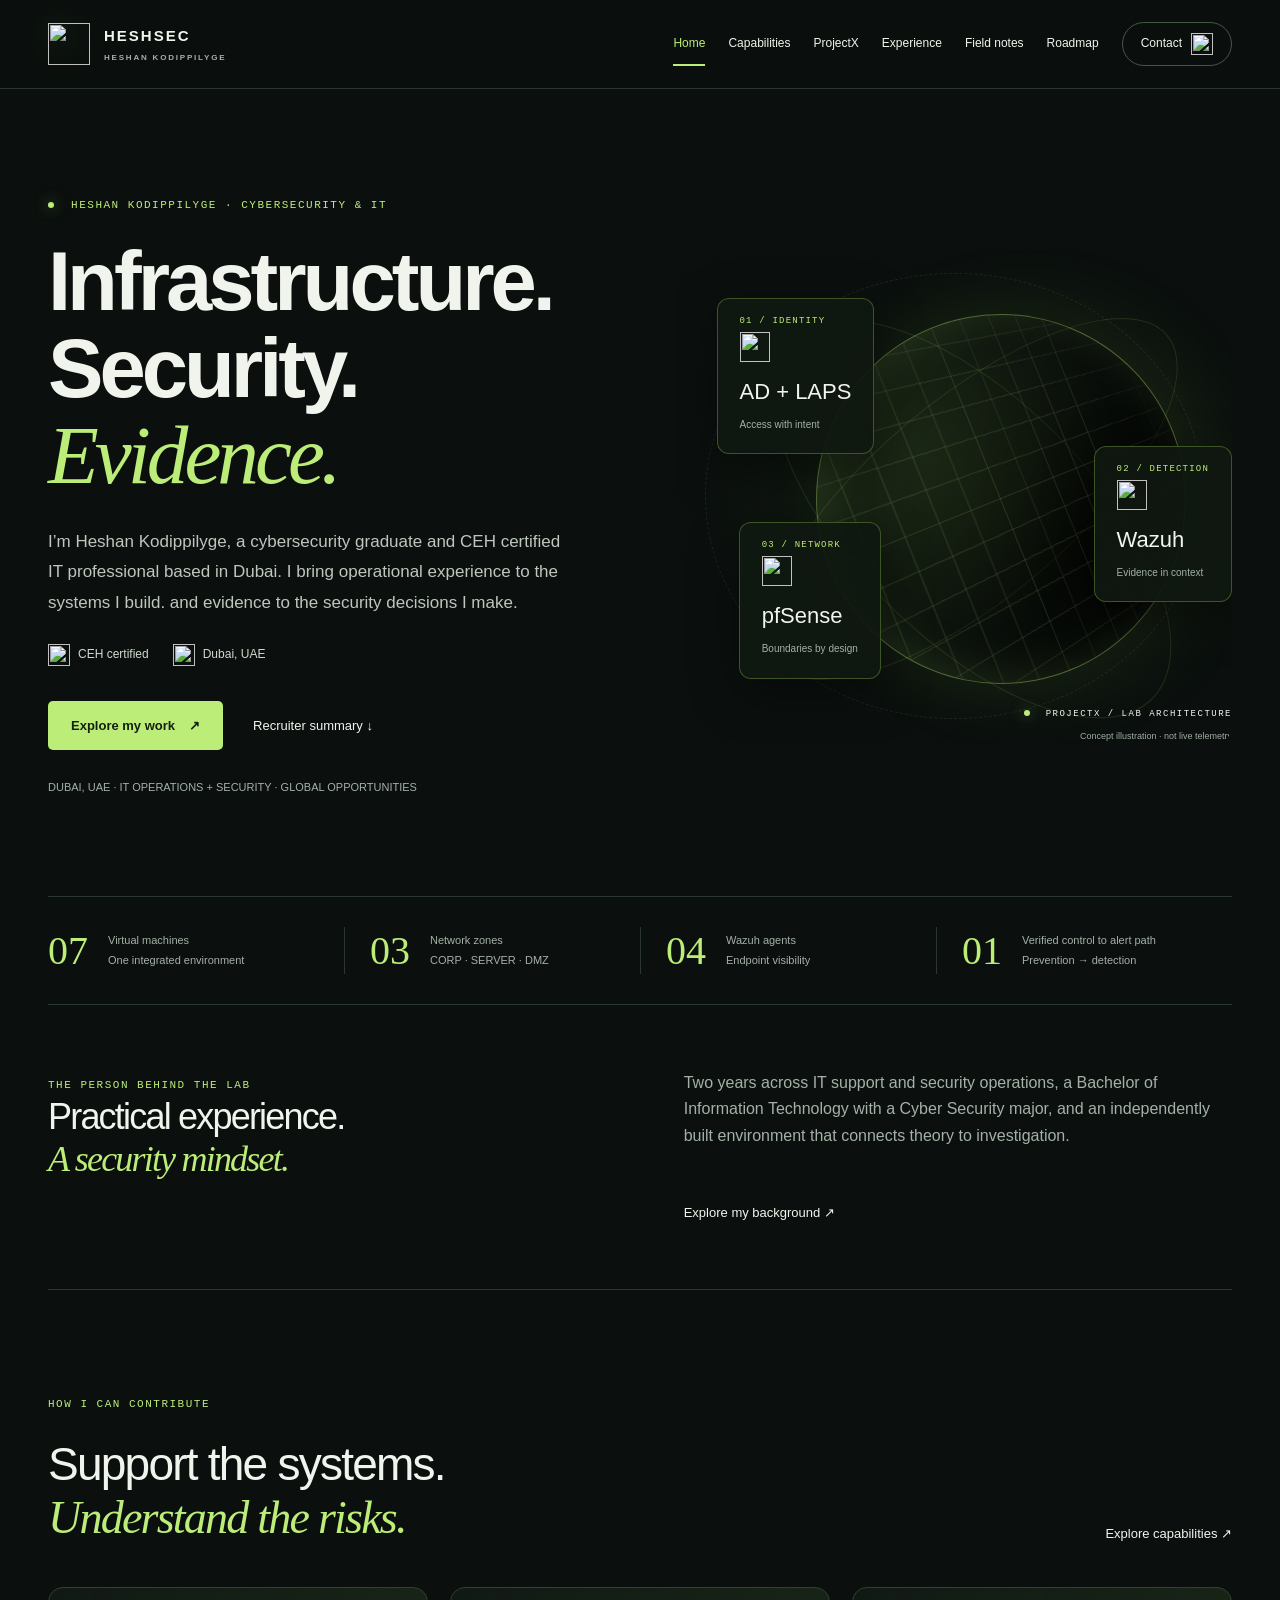
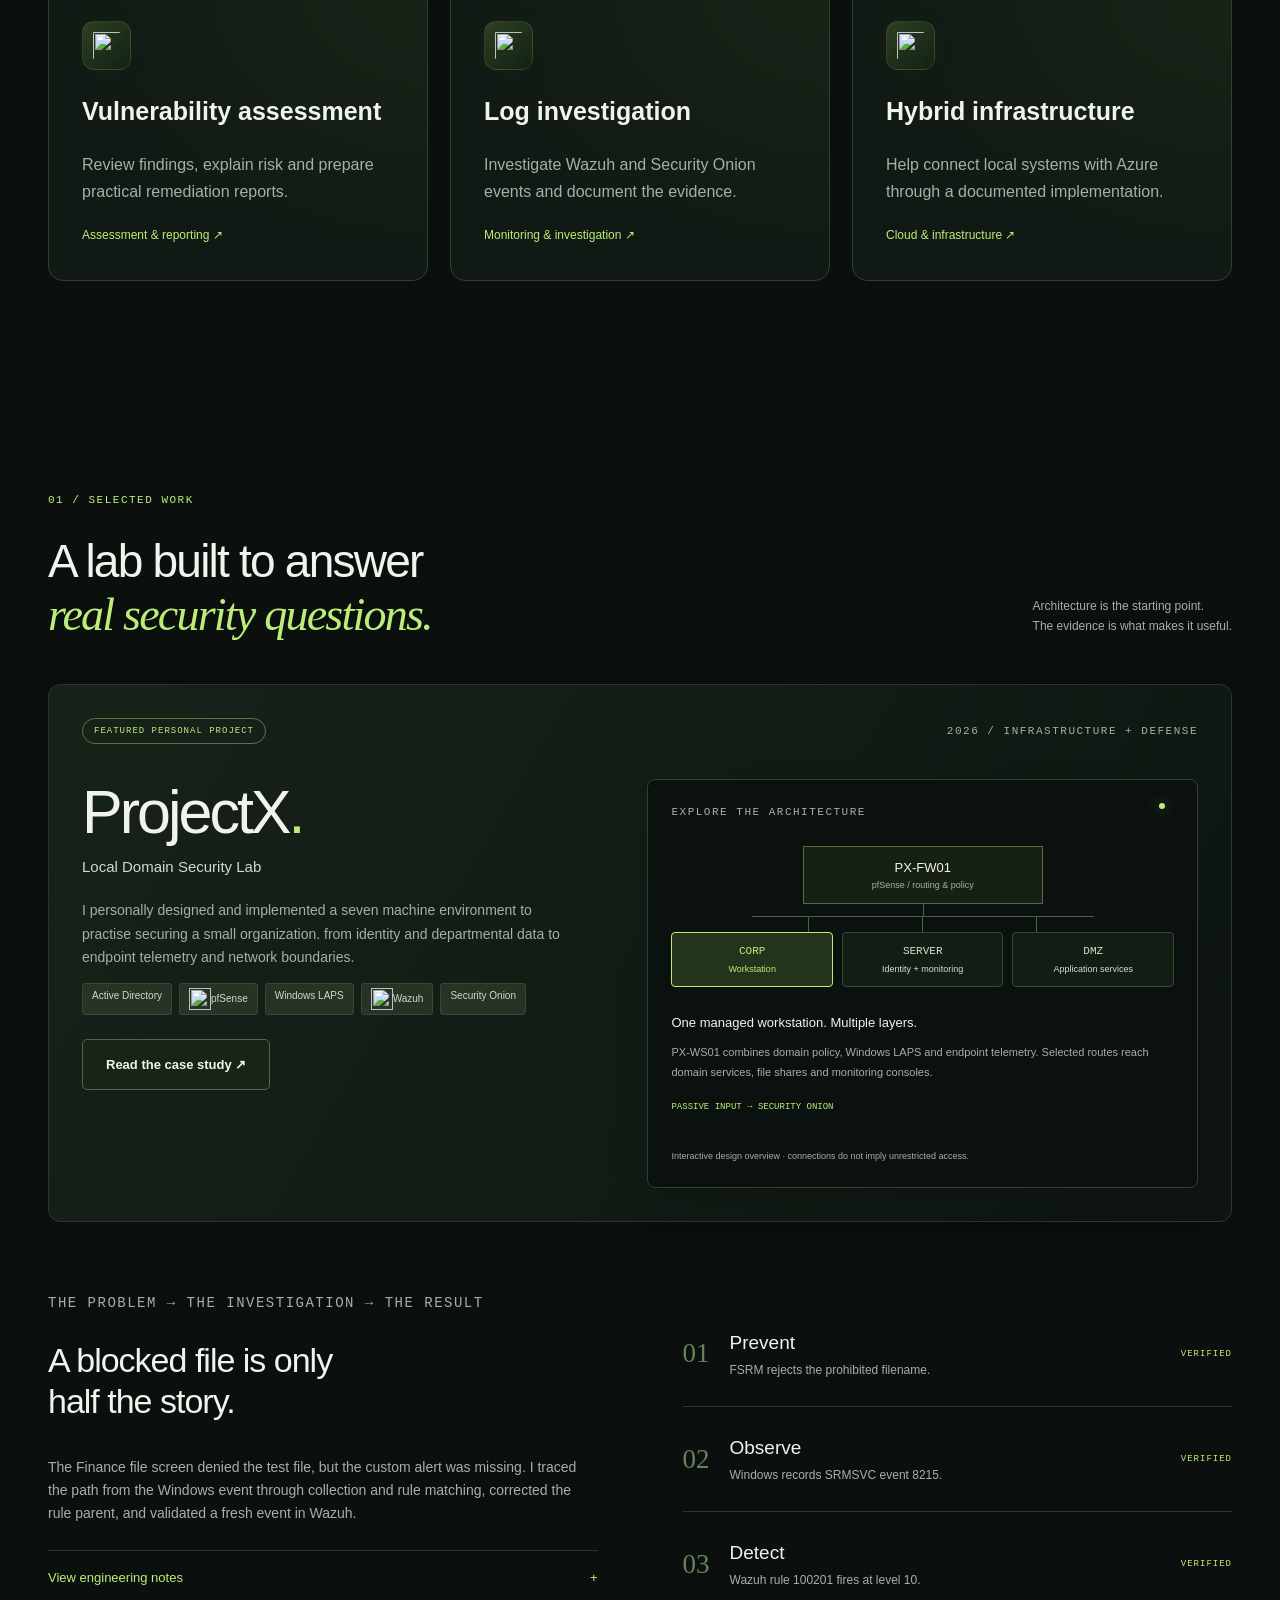
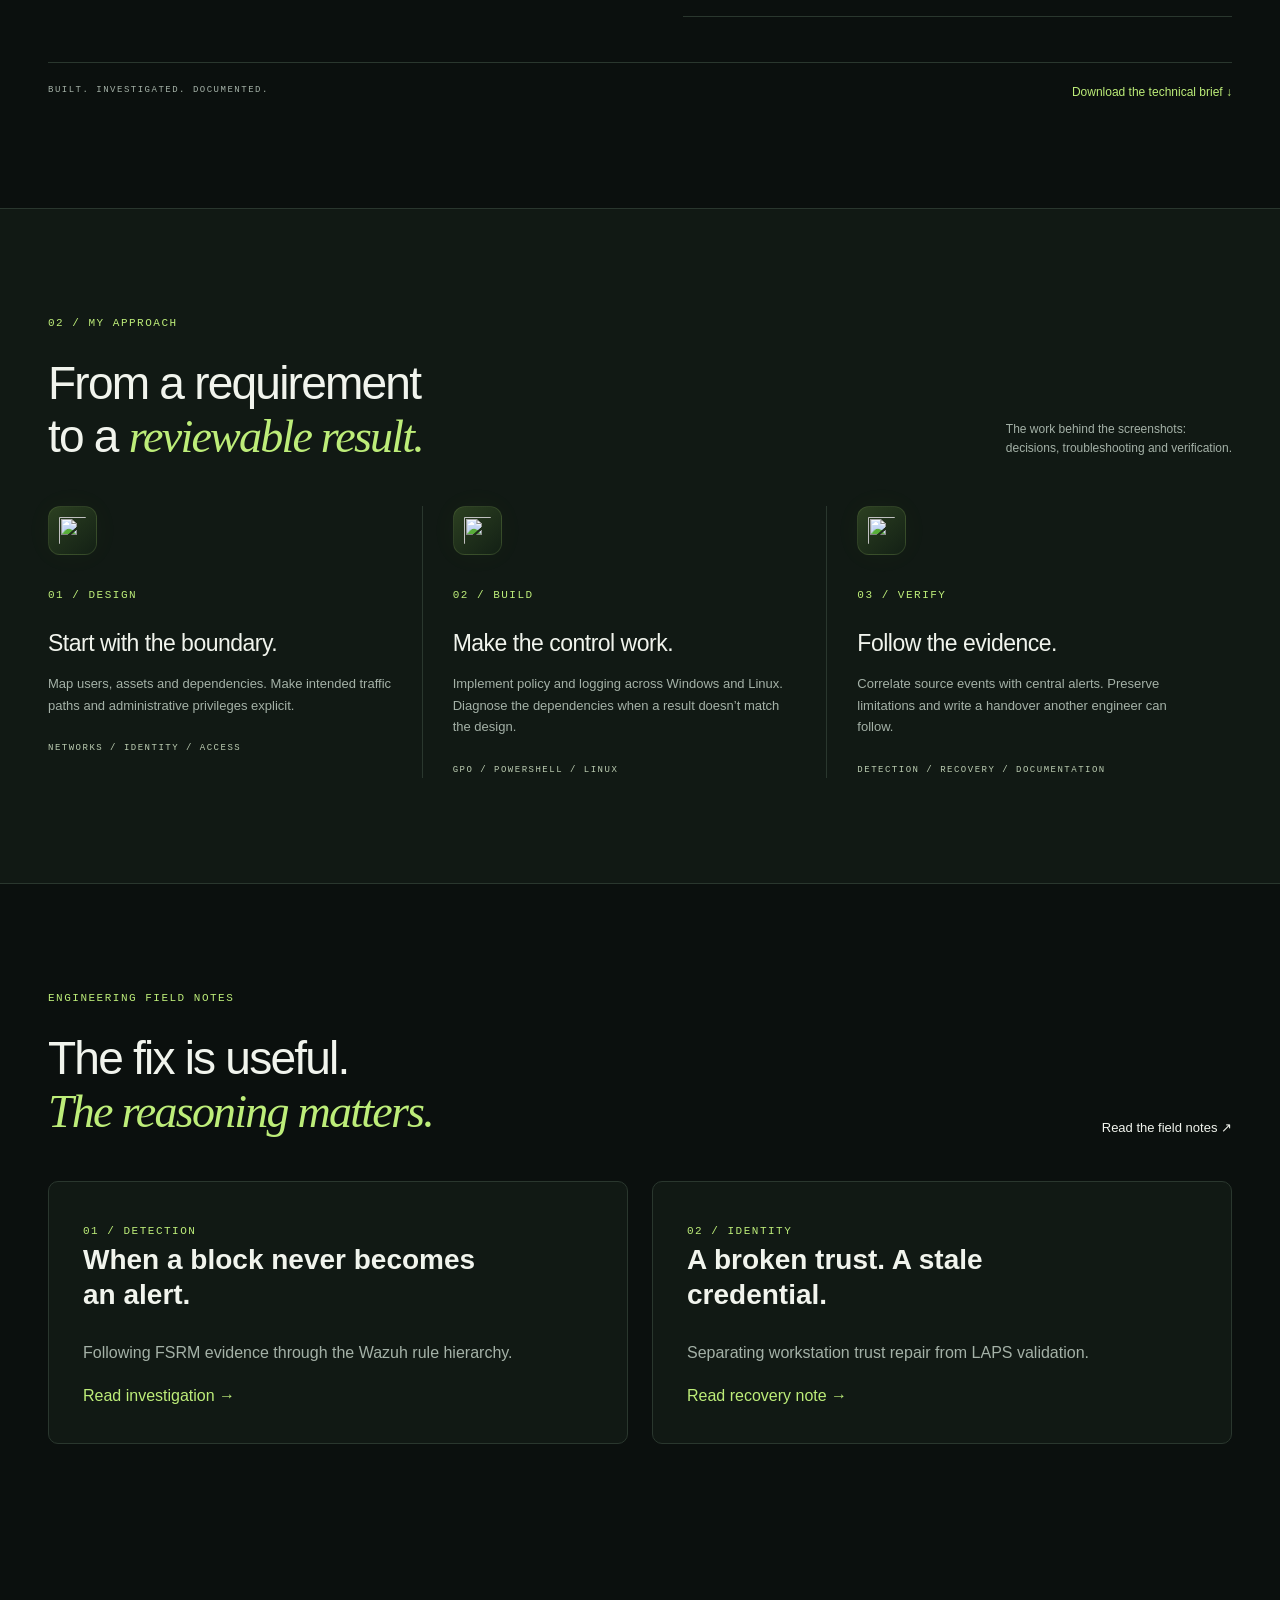
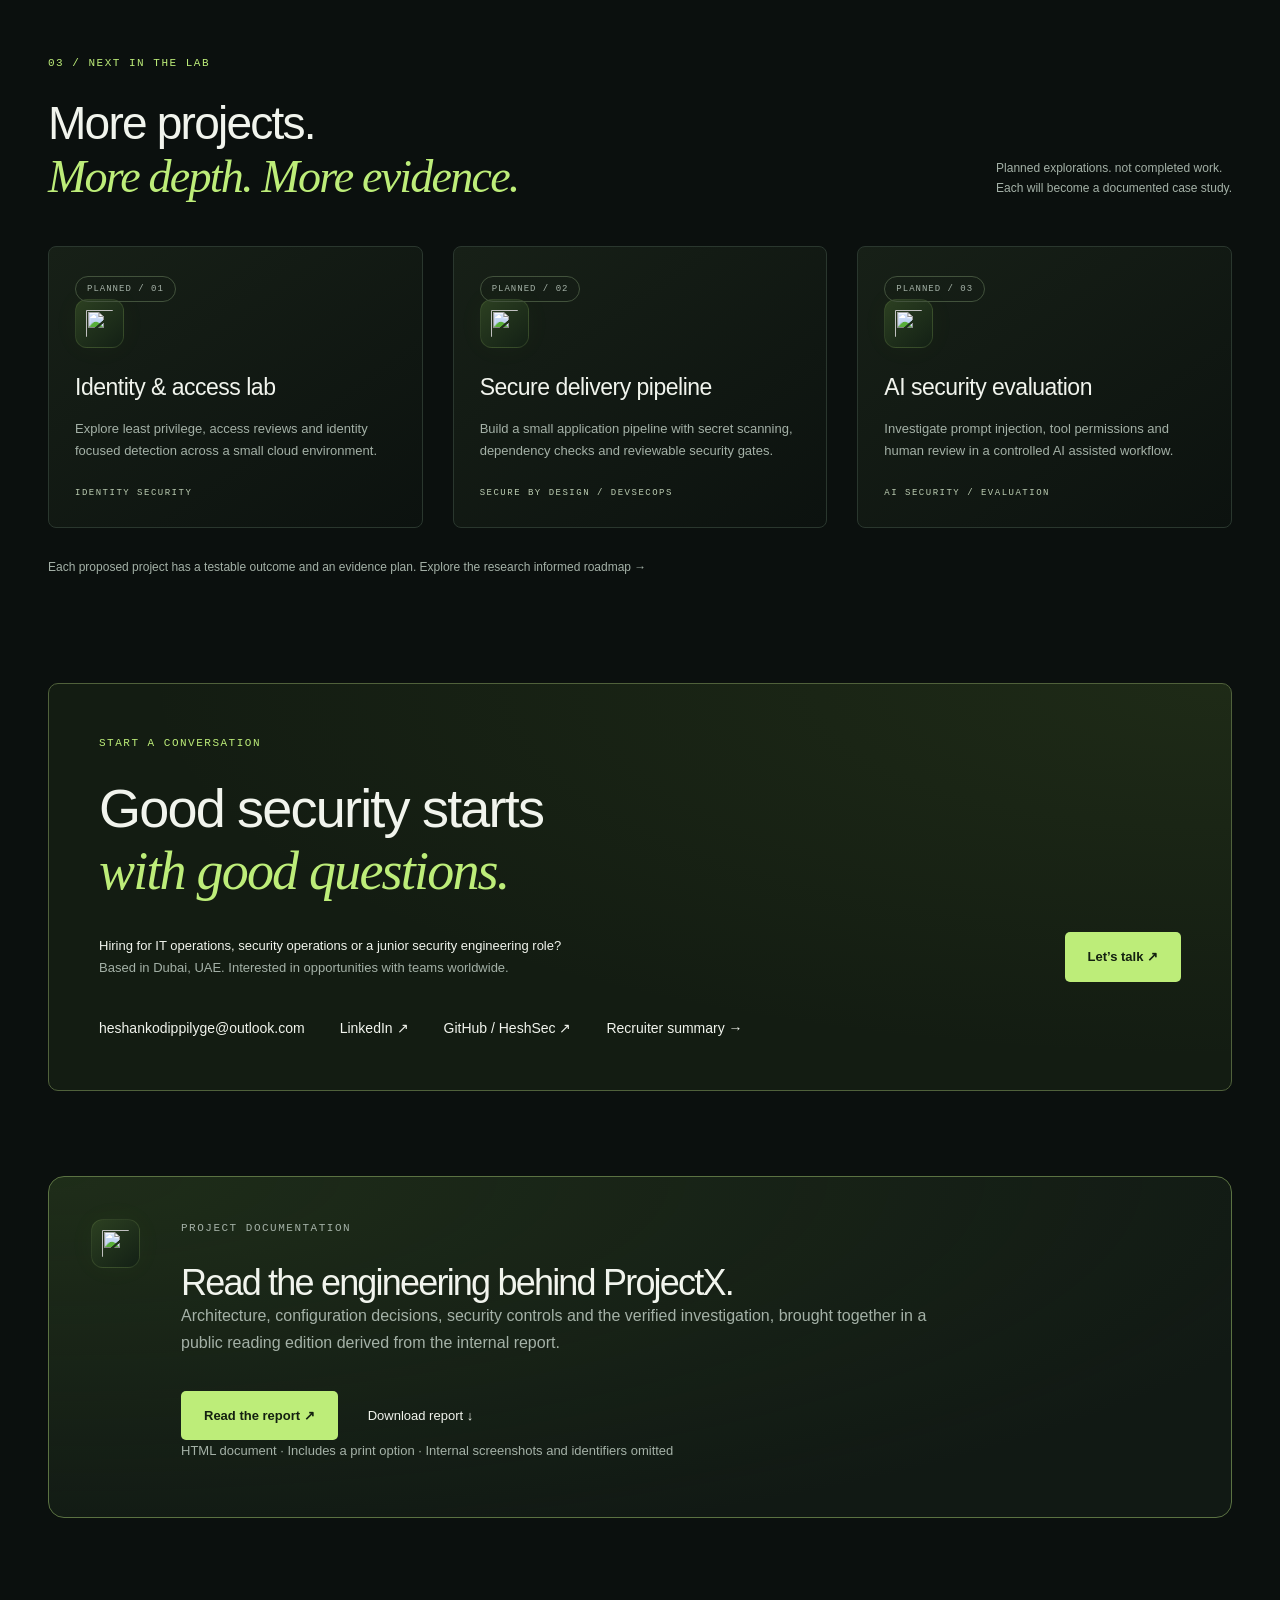
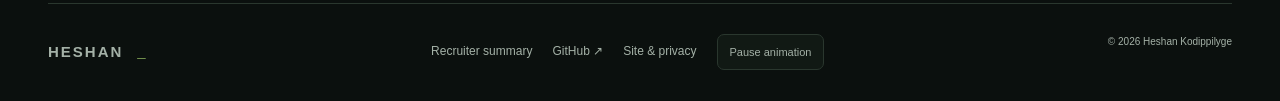
==== index.html @ a9aa7997 "Publish HeshSec cybersecurity portfolio" ====
<!doctype html>
<html lang="en"><head><meta charset="utf-8"><meta name="viewport" content="width=device-width, initial-scale=1"><meta name="theme-color" content="#0b100e"><meta name="description" content="Heshan's cybersecurity engineering portfolio. Explore ProjectX: a personally built seven-VM lab with identity controls, network segmentation and verified FSRM-to-Wazuh detection."><meta property="og:title" content="Heshan — Security, built and tested."><meta property="og:description" content="Independent security engineering. Explore the design, investigation and evidence behind ProjectX."><meta property="og:type" content="website"><title>Heshan.  Cybersecurity Engineering</title><link rel="icon" href="assets/favicon.svg" type="image/svg+xml"><link rel="stylesheet" href="styles.css"><script src="app.js" defer></script></head>
<body><a class="skip" href="#main">Skip to content</a>
<header class="site-header"><div class="nav wrap"><a class="brand" href="index.html" aria-label="Heshan home"><img src="assets/heshsec.svg" width="42" height="42" alt=""><span>HESHSEC<small>HESHAN KODIPPILYGE</small></span></a><button class="menu" aria-expanded="false" aria-controls="navigation" aria-label="Toggle navigation">Menu ☰</button><nav id="navigation" aria-label="Main navigation"><a href="index.html">Home</a><a href="capabilities.html">Capabilities</a><a href="projectx.html">ProjectX</a><a href="about.html">Experience</a><a href="notes.html">Field notes</a><a href="outlook.html">Roadmap</a><a class="nav-cta" href="index.html#connect">Contact <img class="icon" src="assets/icon-arrow.svg" width="24" height="24" alt=""></a></nav></div></header>
<main id="main"><section class="hero wrap"><div class="hero-copy"><p class="eyebrow"><span class="dot"></span> HESHAN KODIPPILYGE · CYBERSECURITY &amp; IT</p><h1>Infrastructure.<br>Security.<br><em>Evidence.</em></h1><p class="intro">I’m Heshan Kodippilyge, a cybersecurity graduate and CEH certified IT professional based in Dubai. I bring operational experience to the systems I build. and evidence to the security decisions I make.</p><div class="hero-credentials"><span><img class="icon" src="assets/icon-shield.svg" width="24" height="24" alt=""> CEH certified</span><span><img class="icon" src="assets/icon-briefcase.svg" width="24" height="24" alt=""> Dubai, UAE</span></div><div class="actions"><a class="button primary" href="#work">Explore my work <span>↗</span></a><a class="text-link" href="resume.html">Recruiter summary <span>↓</span></a></div><p class="hero-note">DUBAI, UAE · IT OPERATIONS + SECURITY · GLOBAL OPPORTUNITIES</p></div>
<div class="hero-art" aria-label="Illustrative network graphic representing identity, networks and detection"><div class="orbit orbit-one"></div><div class="orbit orbit-two"></div><div class="planet"><div class="planet-grid"></div></div><div class="art-node identity"><span>01 / IDENTITY</span><strong><img class="icon" src="assets/icon-key.svg" width="24" height="24" alt="">AD + LAPS</strong><small>Access with intent</small></div><div class="art-node detection"><span>02 / DETECTION</span><strong><img class="icon" src="assets/icon-search.svg" width="24" height="24" alt="">Wazuh</strong><small>Evidence in context</small></div><div class="art-node network"><span>03 / NETWORK</span><strong><img class="icon" src="assets/icon-network.svg" width="24" height="24" alt="">pfSense</strong><small>Boundaries by design</small></div><div class="art-label"><span class="dot"></span> PROJECTX / LAB ARCHITECTURE</div><span class="art-caption">Concept illustration · not live telemetry</span></div></section>
<div class="metrics wrap" aria-label="ProjectX scope"><div><strong>07</strong><span>Virtual machines<br>One integrated environment</span></div><div><strong>03</strong><span>Network zones<br>CORP · SERVER · DMZ</span></div><div><strong>04</strong><span>Wazuh agents<br>Endpoint visibility</span></div><div><strong>01</strong><span>Verified control to alert path<br>Prevention → detection</span></div></div>
<section class="profile-strip wrap" aria-label="Professional profile"><div><span class="eyebrow">THE PERSON BEHIND THE LAB</span><h2>Practical experience.<br><em>A security mindset.</em></h2></div><p>Two years across IT support and security operations, a Bachelor of Information Technology with a Cyber Security major, and an independently built environment that connects theory to investigation.</p><a class="text-link" href="about.html">Explore my background ↗</a></section><section class="wrap section capabilities-showcase"><div class="section-heading"><div><p class="eyebrow">HOW I CAN CONTRIBUTE</p><h2>Support the systems.<br><em>Understand the risks.</em></h2></div><a class="text-link" href="capabilities.html">Explore capabilities ↗</a></div><div class="service-grid"><a href="capabilities.html#assessment"><img class="feature-icon" src="assets/icon-shield.svg" width="24" height="24" alt=""><h3>Vulnerability assessment</h3><p>Review findings, explain risk and prepare practical remediation reports.</p><span>Assessment &amp; reporting ↗</span></a><a href="capabilities.html#investigation"><img class="feature-icon" src="assets/icon-search.svg" width="24" height="24" alt=""><h3>Log investigation</h3><p>Investigate Wazuh and Security Onion events and document the evidence.</p><span>Monitoring &amp; investigation ↗</span></a><a href="capabilities.html#hybrid"><img class="feature-icon" src="assets/icon-cloud.svg" width="24" height="24" alt=""><h3>Hybrid infrastructure</h3><p>Help connect local systems with Azure through a documented implementation.</p><span>Cloud &amp; infrastructure ↗</span></a></div></section><section id="work" class="section wrap"><div class="section-heading"><div><p class="eyebrow">01 / SELECTED WORK</p><h2>A lab built to answer<br><em>real security questions.</em></h2></div><p class="aside">Architecture is the starting point.<br>The evidence is what makes it useful.</p></div>
<article class="project"><div class="project-top"><span class="pill">FEATURED PERSONAL PROJECT</span><span class="mono muted">2026 / INFRASTRUCTURE + DEFENSE</span></div><div class="project-layout"><div class="project-copy"><h3>ProjectX<span class="lime">.</span></h3><p class="project-sub">Local Domain Security Lab</p><p>I personally designed and implemented a seven machine environment to practise securing a small organization. from identity and departmental data to endpoint telemetry and network boundaries.</p><div class="tags"><span>Active Directory</span><span><img class="icon" src="assets/icon-network.svg" width="24" height="24" alt="">pfSense</span><span>Windows LAPS</span><span><img class="icon" src="assets/icon-search.svg" width="24" height="24" alt="">Wazuh</span><span>Security Onion</span></div><a class="button secondary" href="projectx.html">Read the case study ↗</a></div><div class="topology"><div class="topology-header"><span class="mono">EXPLORE THE ARCHITECTURE</span><span class="mini-dot"></span></div><div class="gateway">PX-FW01 <small>pfSense / routing &amp; policy</small></div><div class="branches"><i></i><i></i><i></i></div><div class="zones" role="tablist" aria-label="ProjectX network zones"><button id="tab-corp" role="tab" aria-selected="true" aria-controls="zone-detail" data-zone="corp">CORP<small>Workstation</small></button><button id="tab-server" role="tab" aria-selected="false" aria-controls="zone-detail" tabindex="-1" data-zone="server">SERVER<small>Identity + monitoring</small></button><button id="tab-dmz" role="tab" aria-selected="false" aria-controls="zone-detail" tabindex="-1" data-zone="dmz">DMZ<small>Application services</small></button></div><div id="zone-detail" role="tabpanel" aria-labelledby="tab-corp" tabindex="0"><strong>One managed workstation. Multiple layers.</strong><p>PX-WS01 combines domain policy, Windows LAPS and endpoint telemetry. Selected routes reach domain services, file shares and monitoring consoles.</p><span>PASSIVE INPUT → SECURITY ONION</span></div><p class="topology-note">Interactive design overview · connections do not imply unrestricted access.</p></div></div></article>
<div id="case-study" class="case-study"><div><p class="eyebrow">THE PROBLEM → THE INVESTIGATION → THE RESULT</p><h3>A blocked file is only<br>half the story.</h3><p>The Finance file screen denied the test file, but the custom alert was missing. I traced the path from the Windows event through collection and rule matching, corrected the rule parent, and validated a fresh event in Wazuh.</p><details><summary>View engineering notes <span>+</span></summary><p>The controlled file contained harmless text with a prohibited executable extension. Windows emitted SRMSVC event 8215. Linking custom rule 100201 to warning parent 60601 resolved the rule hierarchy issue. Event record 1312 was correlated with the level 10 manager and dashboard alert.</p><p>FSRM performed the preventive block. Wazuh provided central detection and alerting. This test does not establish automatic Wazuh remediation or validate the other five custom detections.</p></details></div><ol class="evidence-chain"><li><span>01</span><div><strong>Prevent</strong><p>FSRM rejects the prohibited filename.</p></div><b>VERIFIED</b></li><li><span>02</span><div><strong>Observe</strong><p>Windows records SRMSVC event 8215.</p></div><b>VERIFIED</b></li><li><span>03</span><div><strong>Detect</strong><p>Wazuh rule 100201 fires at level 10.</p></div><b>VERIFIED</b></li></ol></div>
<div class="evidence-footer"><span class="mono">BUILT. INVESTIGATED. DOCUMENTED.</span><a href="assets/projectx-case-study.md" download>Download the technical brief ↓</a></div></section>
<section id="approach" class="approach section"><div class="wrap"><div class="section-heading"><div><p class="eyebrow">02 / MY APPROACH</p><h2>From a requirement<br>to a <em>reviewable result.</em></h2></div><p class="aside">The work behind the screenshots:<br>decisions, troubleshooting and verification.</p></div><div class="capabilities"><article><img class="feature-icon" src="assets/icon-network.svg" width="24" height="24" alt=""><span class="step">01 / DESIGN</span><h3>Start with the boundary.</h3><p>Map users, assets and dependencies. Make intended traffic paths and administrative privileges explicit.</p><span class="skill-line">NETWORKS / IDENTITY / ACCESS</span></article><article><img class="feature-icon" src="assets/icon-terminal.svg" width="24" height="24" alt=""><span class="step">02 / BUILD</span><h3>Make the control work.</h3><p>Implement policy and logging across Windows and Linux. Diagnose the dependencies when a result doesn’t match the design.</p><span class="skill-line">GPO / POWERSHELL / LINUX</span></article><article><img class="feature-icon" src="assets/icon-check.svg" width="24" height="24" alt=""><span class="step">03 / VERIFY</span><h3>Follow the evidence.</h3><p>Correlate source events with central alerts. Preserve limitations and write a handover another engineer can follow.</p><span class="skill-line">DETECTION / RECOVERY / DOCUMENTATION</span></article></div></div></section>
<section class="wrap section"><div class="section-heading"><div><p class="eyebrow">ENGINEERING FIELD NOTES</p><h2>The fix is useful.<br><em>The reasoning matters.</em></h2></div><a class="text-link" href="notes.html">Read the field notes ↗</a></div><div class="notes-grid"><a class="note-card" href="notes.html#detection"><span class="eyebrow">01 / DETECTION</span><h3>When a block never becomes an alert.</h3><p>Following FSRM evidence through the Wazuh rule hierarchy.</p><span class="lime">Read investigation →</span></a><a class="note-card" href="notes.html#trust"><span class="eyebrow">02 / IDENTITY</span><h3>A broken trust. A stale credential.</h3><p>Separating workstation trust repair from LAPS validation.</p><span class="lime">Read recovery note →</span></a></div></section><section id="next" class="section wrap"><div class="section-heading"><div><p class="eyebrow">03 / NEXT IN THE LAB</p><h2>More projects.<br><em>More depth. More evidence.</em></h2></div><p class="aside">Planned explorations. not completed work.<br>Each will become a documented case study.</p></div><div class="roadmap"><article><span class="pill subdued">PLANNED / 01</span><img class="feature-icon" src="assets/icon-key.svg" width="24" height="24" alt=""><h3>Identity &amp; access lab</h3><p>Explore least privilege, access reviews and identity focused detection across a small cloud environment.</p><span class="skill-line">IDENTITY SECURITY</span></article><article><span class="pill subdued">PLANNED / 02</span><img class="feature-icon" src="assets/icon-code.svg" width="24" height="24" alt=""><h3>Secure delivery pipeline</h3><p>Build a small application pipeline with secret scanning, dependency checks and reviewable security gates.</p><span class="skill-line">SECURE BY DESIGN / DEVSECOPS</span></article><article><span class="pill subdued">PLANNED / 03</span><img class="feature-icon" src="assets/icon-shield.svg" width="24" height="24" alt=""><h3>AI security evaluation</h3><p>Investigate prompt injection, tool permissions and human review in a controlled AI assisted workflow.</p><span class="skill-line">AI SECURITY / EVALUATION</span></article></div><p class="roadmap-note">Each proposed project has a testable outcome and an evidence plan. <a href="outlook.html">Explore the research informed roadmap →</a></p></section>
<section id="connect" class="connect wrap"><p class="eyebrow">START A CONVERSATION</p><h2>Good security starts<br><em>with good questions.</em></h2><div class="connect-bottom"><p>Hiring for IT operations, security operations or a junior security engineering role?<br><span class="muted">Based in Dubai, UAE. Interested in opportunities with teams worldwide.</span></p><a class="button primary" href="mailto:heshankodippilyge@outlook.com">Let’s talk ↗</a></div><div class="contact-links"><a href="mailto:heshankodippilyge@outlook.com">heshankodippilyge@outlook.com</a><a href="https://www.linkedin.com/in/heshan-kodippilyge" target="_blank" rel="noopener noreferrer">LinkedIn ↗</a><a href="https://github.com/HeshSec" target="_blank" rel="noopener noreferrer">GitHub / HeshSec ↗</a><a href="resume.html">Recruiter summary →</a></div></section><section class="wrap report-download"><img class="feature-icon" src="assets/icon-file.svg" width="24" height="24" alt=""><div><p class="eyebrow">PROJECT DOCUMENTATION</p><h2>Read the engineering behind ProjectX.</h2><p>Architecture, configuration decisions, security controls and the verified investigation, brought together in a public reading edition derived from the internal report.</p><div class="actions"><a class="button primary" href="report.html">Read the report ↗</a><a class="text-link" href="projectx-public-report.html" download>Download report ↓</a></div><p class="small">HTML document · Includes a print option · Internal screenshots and identifiers omitted</p></div></section></main><footer class="wrap"><a class="brand" href="index.html">HESHAN<span class="lime">_</span></a><div class="footer-links"><a href="resume.html">Recruiter summary</a><a href="https://github.com/HeshSec">GitHub ↗</a><a href="privacy.html">Site &amp; privacy</a></div><span>© 2026 Heshan Kodippilyge</span></footer></body></html>
---- styles.css ----
:root{--bg:#0b100e;--panel:#111914;--ink:#f1f4ed;--muted:#a4b1a7;--lime:#bded79;--line:#2a372e}*{box-sizing:border-box}html{scroll-behavior:smooth;scroll-padding-top:35px}body{margin:0;background:var(--bg);color:var(--ink);font:16px/1.65 "Segoe UI",Arial,sans-serif}a{color:inherit;text-decoration:none}button{font:inherit}a,button,summary{-webkit-tap-highlight-color:transparent}a:focus-visible,button:focus-visible,summary:focus-visible,[tabindex]:focus-visible{outline:2px solid var(--lime);outline-offset:6px}.wrap{width:min(1280px,calc(100% - 96px));margin-inline:auto}.nav{height:110px;display:flex;align-items:center;justify-content:space-between;border-bottom:1px solid var(--line);gap:20px}.brand{display:flex;align-items:center;gap:14px;font-size:15px;font-weight:750;letter-spacing:2px}.brand-mark{font-size:29px;color:var(--lime);letter-spacing:-5px;margin-right:8px}.brand-mark span{color:#edf4e8}.brand-sub{font-size:9px;color:var(--muted);letter-spacing:1.7px}nav{display:flex;gap:30px;align-items:center;font-size:13px}nav a:hover,.text-link:hover{color:var(--lime)}.nav-cta{border:1px solid #455745;padding:10px 18px;border-radius:100px}.menu{display:none}.hero{min-height:650px;display:grid;grid-template-columns:1.1fr 1fr;align-items:center;gap:15px;padding-block:72px 65px;position:relative}.eyebrow,.mono,.step,.skill-line{font-family:Consolas,monospace;font-size:11px;letter-spacing:1.5px}.eyebrow{color:var(--lime);margin:0 0 25px}.dot,.mini-dot{display:inline-block;width:6px;height:6px;border-radius:50%;background:var(--lime);margin-right:9px;box-shadow:0 0 14px #b5ef7680}h1,h2,h3,p{margin-top:0}h1{font-size:clamp(56px,5.9vw,86px);line-height:1.06;letter-spacing:-4.5px;margin-bottom:28px;font-weight:600}em{font-family:Georgia,serif;font-weight:400;color:var(--lime)}.intro{font-size:17px;line-height:1.8;color:#bdc7bd;max-width:520px}.actions{display:flex;align-items:center;gap:30px;margin-top:35px}.button{display:inline-flex;justify-content:center;align-items:center;gap:25px;padding:14px 23px;border-radius:5px;font-size:13px;font-weight:700;transition:transform .2s,background .2s}.button:hover{transform:translateY(-3px)}.primary{background:var(--lime);color:#142110}.primary:hover{background:#d3ff9a}.secondary{border:1px solid #526746;background:#192419;margin-top:24px}.text-link{font-size:13px}.hero-note{font-size:11px;color:var(--muted);margin:28px 0 0}.hero-art{height:495px;position:relative;overflow:hidden;background:radial-gradient(ellipse at 65% 54%,#80c43a12,transparent 65%)}.planet{position:absolute;width:370px;height:370px;left:25%;top:65px;border-radius:50%;border:1px solid #9dcc6677;background:radial-gradient(circle at 35% 30%,#66864425,transparent 55%),radial-gradient(circle at 80% 75%,#000d,transparent 70%);box-shadow:inset 14px 3px 45px #b6ef6d20,25px 10px 80px #739c3320;overflow:hidden;transform:rotate(-22deg)}.planet-grid{position:absolute;inset:-40%;border-radius:50%;background-image:linear-gradient(#afd37b26 1px,transparent 1px),linear-gradient(90deg,#afd37b26 1px,transparent 1px);background-size:33px 33px;transform:perspective(350px) rotateY(23deg);mask-image:radial-gradient(circle,#000 26%,transparent 67%)}.orbit{position:absolute;border:1px solid #8cba532c;border-radius:50%;width:510px;height:200px;left:7%;top:150px;transform:rotate(-40deg)}.orbit-two{transform:rotate(45deg);height:240px}.art-node{position:absolute;background:#101811ed;border:1px solid #6c913e80;padding:17px 22px;border-radius:12px;box-shadow:0 14px 50px #0007;animation:float 7s ease-in-out infinite}.art-node span{font:9px Consolas,monospace;letter-spacing:1.2px;color:var(--lime);display:block}.art-node strong{font-size:22px;font-weight:500;display:block;margin:6px 0 0}.art-node small{font-size:10px;color:var(--muted)}.identity{top:49px;left:7%}.detection{right:0;top:197px;animation-delay:-2s}.network{left:11%;bottom:65px;animation-delay:-4s}.art-label{position:absolute;bottom:25px;right:0;font:9px Consolas,monospace;letter-spacing:1.5px}.art-caption{position:absolute;bottom:0;right:0;font-size:9px;color:#9eada0}@keyframes float{50%{transform:translateY(-9px)}}.metrics{display:grid;grid-template-columns:repeat(4,1fr);border-top:1px solid var(--line);border-bottom:1px solid var(--line);padding:30px 0}.metrics>div{display:flex;gap:20px;align-items:center;padding-left:25px;border-left:1px solid var(--line)}.metrics>div:first-child{padding-left:0;border:0}.metrics strong{font:40px Georgia,serif;color:var(--lime)}.metrics span{font-size:11px;line-height:1.8;color:var(--muted)}.section{padding-block:105px}.section-heading{display:flex;justify-content:space-between;gap:35px;align-items:end;margin-bottom:42px}h2{font-size:clamp(35px,3.6vw,51px);line-height:1.15;letter-spacing:-1.8px;font-weight:500;margin:0}.aside{font-size:12px;color:var(--muted);margin:0 0 5px}.project{border:1px solid var(--line);border-radius:12px;background:linear-gradient(120deg,#172219,#0e1511);padding:33px}.project-top{display:flex;justify-content:space-between;gap:15px;align-items:center;margin-bottom:35px}.pill{font:9px Consolas,monospace;letter-spacing:1px;color:var(--lime);border:1px solid #5a7440;padding:7px 11px;border-radius:100px}.muted{color:var(--muted)}.project-layout{display:grid;grid-template-columns:1fr 1.1fr;gap:65px}.project-copy h3{font-size:61px;letter-spacing:-3px;margin:0;line-height:1.1;font-weight:500}.lime{color:var(--lime)}.project-sub{font-size:15px;color:#d0dacd;margin:9px 0 20px}.project-copy>p:not(.project-sub){font-size:14px;color:var(--muted)}.tags{display:flex;flex-wrap:wrap;gap:7px}.tags span{font-size:10px;padding:4px 9px;background:#263425;border:1px solid #384834;border-radius:3px;color:#d0d9c9}.topology{background:#0b110e;border:1px solid #31402f;border-radius:8px;padding:23px}.topology-header{display:flex;justify-content:space-between;font-size:10px;color:var(--muted)}.gateway{border:1px solid #536c3e;max-width:240px;text-align:center;margin:25px auto 0;padding:10px;font-size:13px;background:#162014}.gateway small{display:block;color:var(--muted);font-size:9px}.branches{height:28px;display:flex;justify-content:space-around;position:relative;margin:0 16%}.branches:before{content:"";position:absolute;inset:12px 0 auto;height:1px;background:#4c613d}.branches i{height:15px;width:1px;background:#4c613d;align-self:end}.branches:after{content:"";position:absolute;left:50%;top:0;height:13px;background:#4c613d;width:1px}.zones{display:grid;grid-template-columns:repeat(3,1fr);gap:9px}.zones button{border:1px solid #374834;background:#131d13;color:#d5dfce;padding:12px 3px;font:11px Consolas,monospace;cursor:pointer;border-radius:4px}.zones button[aria-selected=true]{border-color:var(--lime);background:#23331c;color:var(--lime)}.zones small{display:block;font:9px "Segoe UI",sans-serif;margin-top:7px}.topology [role=tabpanel]{padding:22px 0 0;min-height:155px}.topology [role=tabpanel] strong{font-size:13px;font-weight:500}.topology [role=tabpanel] p{font-size:11px;color:var(--muted);line-height:1.8;margin:8px 0}.topology [role=tabpanel] span{font:9px Consolas,monospace;color:var(--lime)}.topology-note{font-size:9px;color:var(--muted);margin:7px 0 0}.case-study{display:grid;grid-template-columns:1fr 1fr;gap:85px;margin-top:70px}.case-study h3{font-size:34px;line-height:1.2;letter-spacing:-1px;font-weight:500}.case-study p{font-size:14px;color:var(--muted)}details{border-top:1px solid var(--line);margin-top:25px;padding-top:16px}summary{cursor:pointer;display:flex;justify-content:space-between;font-size:13px;color:var(--lime)}details p{padding-top:15px;margin-bottom:0}.evidence-chain{list-style:none;padding:10px 0 0;margin:0}.evidence-chain li{display:flex;gap:20px;align-items:center;padding:25px 0;border-bottom:1px solid var(--line)}.evidence-chain li>span{font:27px Georgia,serif;color:#66835b}.evidence-chain strong{font-size:19px;font-weight:500}.evidence-chain p{margin:3px 0 0;font-size:12px}.evidence-chain b{margin-left:auto;font:9px Consolas,monospace;color:var(--lime);letter-spacing:1px}.evidence-footer{display:flex;justify-content:space-between;gap:20px;margin-top:45px;padding-top:20px;border-top:1px solid var(--line)}.evidence-footer span{color:var(--muted);font-size:9px}.evidence-footer a{font-size:12px;color:var(--lime)}.approach{background:#111914;border-block:1px solid var(--line)}.capabilities,.roadmap{display:grid;grid-template-columns:repeat(3,1fr);gap:30px}.capabilities article{padding:0 28px 0 0;border-right:1px solid var(--line)}.capabilities article:last-child{border:0}.step{color:var(--lime)}.capabilities h3,.roadmap h3{font-size:23px;line-height:1.3;font-weight:500;letter-spacing:-.5px;margin:22px 0 15px}.capabilities p,.roadmap p{font-size:13px;color:var(--muted)}.skill-line{display:block;font-size:9px;color:#bccdb2;margin-top:25px}.roadmap article{border:1px solid var(--line);border-radius:8px;padding:26px;background:linear-gradient(145deg,#172017,#0c120f);transition:border-color .2s}.roadmap article:hover{border-color:#749457}.subdued{color:var(--muted);border-color:#42523c}.project-symbol{font:57px Georgia,serif;color:var(--lime);margin:35px 0 23px}.roadmap-note{margin:30px 0 0;font-size:12px;color:var(--muted)}.connect{border:1px solid #50613b;border-radius:10px;padding:50px;background:radial-gradient(ellipse at top right,#61803325,transparent 65%),#131c12;margin-bottom:85px}.connect h2{font-size:54px}.connect-bottom{display:flex;justify-content:space-between;align-items:center;gap:35px;margin-top:30px}.connect-bottom p{font-size:13px;max-width:620px;margin:0}.contact-note{font-size:10px;color:var(--muted);margin:23px 0 0}footer{border-top:1px solid var(--line);display:flex;justify-content:space-between;gap:25px;padding-block:30px;font-size:10px;color:var(--muted)}footer p{margin:0}.skip{position:fixed;top:-100px;left:15px;padding:10px 20px;background:var(--lime);color:#000;z-index:100}.skip:focus{top:10px}@media(min-width:1600px){.hero{min-height:730px}}@media(max-width:1050px){.brand-sub{display:none}.wrap{width:calc(100% - 56px)}.hero{grid-template-columns:1.1fr 1fr}.planet{width:300px;height:300px;left:13%;top:100px}.art-node{padding:14px}.art-node strong{font-size:18px}.network{left:0}.identity{left:0}.metrics>div{gap:10px;padding-left:15px}.metrics strong{font-size:32px}.project-layout{gap:28px}.case-study{gap:40px}.connect h2{font-size:44px}}@media(max-width:760px){.wrap{width:calc(100% - 40px)}.nav{height:80px;position:relative}.menu{display:block;background:none;color:var(--ink);border:1px solid #46553e;padding:5px 12px;font-size:12px;border-radius:4px}.nav nav{display:none;position:absolute;top:79px;left:-20px;right:-20px;padding:22px;background:#111b14;z-index:5;flex-direction:column;align-items:stretch;border-bottom:1px solid var(--line)}.nav nav.open{display:flex}.hero{display:flex;flex-direction:column;align-items:stretch;padding-block:50px 25px;gap:20px}h1{font-size:61px;letter-spacing:-3.5px}.intro{font-size:15px}.eyebrow{font-size:9px;letter-spacing:1px}.hero-art{height:350px;max-width:520px;width:100%;align-self:center}.planet{width:260px;height:260px;top:35px;left:30%}.identity{top:5px;left:9%}.detection{top:133px;right:2%}.network{bottom:48px;left:11%}.orbit{top:55px;left:3%;width:400px}.art-label{font-size:8px;bottom:20px}.metrics{grid-template-columns:1fr 1fr;row-gap:23px;padding-block:25px}.metrics>div{border:0;padding-left:0;gap:15px}.metrics strong{font-size:35px}.metrics span{font-size:9px}.section{padding-block:65px}.section-heading{display:block;margin-bottom:30px}.aside{margin-top:20px}h2{font-size:36px}.project{padding:20px}.project-top{align-items:start;flex-direction:column;gap:12px}.project-top .mono{font-size:9px}.project-layout,.case-study{grid-template-columns:1fr;gap:35px}.project-copy h3{font-size:53px}.topology{padding:16px}.case-study{margin-top:45px}.evidence-chain{padding-top:0}.capabilities,.roadmap{grid-template-columns:1fr;gap:27px}.capabilities article{border:0;border-bottom:1px solid var(--line);padding:0 0 25px}.project-symbol{margin:20px 0}.roadmap article{padding:25px}.connect{padding:28px;margin-bottom:50px}.connect h2{font-size:37px}.connect-bottom{align-items:start;flex-direction:column;gap:25px}.evidence-footer{flex-direction:column;gap:12px}footer{flex-wrap:wrap}footer p{display:none}}@media(prefers-reduced-motion:reduce){html{scroll-behavior:auto}*,*:before,*:after{animation:none!important;transition:none!important}}
/* Complete portfolio: shared editorial layouts */
.profile-strip{display:grid;grid-template-columns:1.05fr 1fr;gap:22px 60px;padding:65px 0;border-bottom:1px solid var(--line)}.profile-strip h2{font-size:36px}.profile-strip p{color:var(--muted);max-width:580px}.profile-strip>a{grid-column:2}.notes-grid{display:grid;grid-template-columns:1fr 1fr;gap:24px}.note-card{padding:34px;border:1px solid var(--line);background:var(--panel);border-radius:10px;transition:transform .2s,border-color .2s}.note-card:hover{transform:translateY(-4px);border-color:#69864c}.note-card h3{font-size:28px;line-height:1.25;max-width:420px}.note-card p{color:var(--muted)}.contact-links{display:flex;flex-wrap:wrap;gap:20px 35px;margin-top:35px;font-size:14px}.contact-links a:first-child{overflow-wrap:anywhere}.contact-links a:hover,.footer-links a:hover{color:var(--lime)}.footer-links{display:flex;gap:20px;font-size:12px}.page-hero{padding:85px 0 70px;max-width:1280px}.page-hero h1{font-size:clamp(52px,6.8vw,94px);line-height:1.06;margin:23px 0 30px;letter-spacing:-4px}.page-hero .lead{font-size:21px;max-width:780px;color:var(--muted);line-height:1.7}.detail-grid{display:grid;grid-template-columns:.85fr 1.15fr;gap:90px}.detail-grid h2{font-size:44px}.profile-card{border:1px solid var(--line);border-radius:12px;padding:35px;background:linear-gradient(145deg,#1a251a,#101712);align-self:start}.profile-card h2{font-size:36px}.profile-card p{color:var(--muted)}.monogram{font-size:80px;letter-spacing:-9px;line-height:1.2;margin-bottom:25px}.monogram span{color:var(--lime)}.prose{max-width:780px}.prose p,.prose li{color:var(--muted);font-size:17px;line-height:1.85}.prose h3{margin-top:30px;font-size:23px}.prose a,.legal a,.trend-context a,.roadmap-detail a,.research-note a,.resume-sheet a:not(.button){color:var(--lime);text-decoration:underline;text-underline-offset:4px}.timeline{margin-top:40px}.timeline article{display:grid;grid-template-columns:230px 1fr;gap:45px;padding:38px 0;border-top:1px solid var(--line)}.time{font:15px/2 Consolas,monospace;color:var(--lime)}.time span{font-size:11px;color:var(--muted)}.timeline h3{margin:0;font-size:28px}.employer{color:var(--lime);margin:8px 0}.timeline ul{padding-left:20px;color:var(--muted);max-width:750px}.timeline li{margin:10px 0}.credential-grid{display:grid;grid-template-columns:repeat(4,1fr);gap:18px;margin-top:35px}.credential-grid article{border:1px solid var(--line);padding:25px;border-radius:8px;background:var(--panel)}.credential-grid h3{font-size:23px;line-height:1.35}.credential-grid p{color:var(--muted);font-size:15px}.small{font-size:13px;color:var(--muted)}.table-scroll{overflow:auto;margin-top:32px;border:1px solid var(--line);border-radius:8px}table{border-collapse:collapse;width:100%;min-width:660px;font-size:15px}th,td{text-align:left;padding:20px 24px;border-bottom:1px solid var(--line);vertical-align:top}th{color:var(--lime);font-size:12px;text-transform:uppercase;letter-spacing:1px;background:var(--panel)}td{color:var(--muted)}td:first-child{color:var(--ink);font-weight:600;width:23%}tr:last-child td{border-bottom:0}.end-cta{padding:45px;margin-block:60px 90px;background:var(--panel);border:1px solid var(--line);border-radius:10px}.end-cta h2{font-size:38px}.end-cta p{color:var(--muted)}.project-facts{display:grid;grid-template-columns:repeat(4,1fr);border-block:1px solid var(--line);padding:25px 0;gap:20px}.project-facts span{display:block;font:10px/2 Consolas,monospace;letter-spacing:1.5px;color:var(--muted)}.project-facts strong{font-size:15px;font-weight:600}.architecture-full{padding:40px;border:1px solid var(--line);background:var(--panel);border-radius:12px}.wan{width:max-content;max-width:100%;margin:auto;padding:12px 20px;border:1px solid #455745;border-radius:8px;font-size:14px}.diagram-line{width:1px;height:28px;background:#729454;margin:auto}.architecture-full .gateway{max-width:390px;margin:auto;padding:15px}.network-columns{display:grid;grid-template-columns:1fr 1.3fr 1fr;gap:20px}.network-columns article{background:var(--bg);border:1px solid #415336;border-top:3px solid #8ab363;padding:24px;border-radius:6px}.network-columns h3{font-size:21px;margin-top:8px}.network-columns p{font-size:13px;color:var(--muted)}.machine{padding:15px 0;border-top:1px solid var(--line)}.machine strong,.machine span{display:block}.machine strong{font:15px Consolas,monospace;color:var(--lime)}.machine span{font-size:12px;color:var(--muted);margin-top:8px}.telemetry-band{padding:20px 25px;border:1px dashed #627a4b;margin-top:25px;border-radius:8px;display:flex;align-items:center;gap:35px}.telemetry-band p{font-size:14px;color:var(--muted);margin:0}.case-steps{display:grid;grid-template-columns:repeat(3,1fr);gap:30px;margin:40px 0}.case-steps article{border-top:1px solid var(--line);padding-top:25px}.case-steps article>span{font:12px Consolas,monospace;color:var(--lime)}.case-steps h3{font-size:24px}.case-steps p{color:var(--muted)}.callout{background:#172017;border-left:3px solid var(--lime);padding:24px 30px;margin:25px 0}.callout p{margin-bottom:0;color:#b9c7bc}.note-index{display:flex;gap:30px;border-block:1px solid var(--line);padding-block:22px;font-size:14px;color:var(--lime);flex-wrap:wrap}.journal{display:grid;grid-template-columns:1fr 1.2fr;gap:80px;padding-block:85px;border-bottom:1px solid var(--line)}.journal h2{font-size:43px}.journal .prose h3:first-child{margin-top:0}.trend-context{border:1px solid var(--line);padding:32px;border-radius:10px;background:var(--panel)}.trend-context>p:last-child{font-size:18px;color:var(--muted);max-width:980px}.roadmap-detail article{display:grid;grid-template-columns:100px 1fr;gap:35px;padding:75px 0;border-bottom:1px solid var(--line)}.roadmap-number{color:#78965d;font-size:58px;font-family:Georgia,serif}.roadmap-detail h2{font-size:48px;margin-top:20px}.roadmap-detail article>div:last-child{max-width:850px}.roadmap-detail p{font-size:19px;color:var(--muted)}dl{display:grid;grid-template-columns:180px 1fr;gap:20px 30px;margin-top:30px}dt{color:var(--lime);font-size:13px;font-weight:600}dd{margin:0;color:var(--muted)}.research-note{margin:50px auto}.research-note h3{margin-top:0}.resume-sheet{max-width:950px;padding-bottom:70px}.resume-actions{display:flex;align-items:center;gap:30px;margin-bottom:25px}.resume-actions button{cursor:pointer;border:0}.resume-sheet h2{font-size:26px;border-bottom:1px solid var(--line);padding-bottom:12px;margin-top:40px}.resume-sheet h3{font-size:20px;margin-bottom:5px}.resume-sheet p{color:var(--muted)}.resume-contact{overflow-wrap:anywhere}.legal{margin-bottom:100px}.legal h2{font-size:27px;margin-top:35px}.nav a[aria-current=page]{color:var(--lime)}.footer-links{flex-wrap:wrap}
@media(max-width:1050px){.brand-sub{display:none}.credential-grid{grid-template-columns:1fr 1fr}.detail-grid,.journal{gap:40px}.network-columns{gap:12px}.network-columns article{padding:16px}.profile-strip{gap:25px}.nav nav{gap:22px}}
@media(max-width:760px){.page-hero{padding:55px 0 45px}.page-hero h1{letter-spacing:-2.5px;font-size:51px}.page-hero .lead{font-size:18px}.profile-strip,.detail-grid,.journal,.notes-grid{grid-template-columns:1fr}.profile-strip>a{grid-column:1}.profile-strip{padding:40px 0;gap:10px}.profile-strip h2{font-size:34px}.journal{padding-block:50px;gap:20px}.journal h2,.detail-grid h2{font-size:35px}.contact-links{flex-direction:column;gap:18px}.footer-links{flex-direction:column;gap:10px}.timeline article{grid-template-columns:1fr;gap:15px}.timeline h3{font-size:24px}.credential-grid{grid-template-columns:1fr}.project-facts{grid-template-columns:1fr 1fr}.project-facts strong{font-size:13px}.architecture-full{padding:22px}.network-columns,.case-steps{grid-template-columns:1fr}.telemetry-band{display:block;padding:18px}.telemetry-band strong{display:block;margin-bottom:12px}.roadmap-detail article{grid-template-columns:1fr;gap:10px;padding-block:45px}.roadmap-number{font-size:40px}.roadmap-detail h2{font-size:36px}dl{grid-template-columns:1fr;gap:10px}dd{margin-bottom:15px}.trend-context{padding:25px}.trend-context>p:last-child{font-size:16px}.end-cta{padding:28px}.end-cta h2{font-size:32px}.resume-actions{flex-direction:column;align-items:start;gap:15px}.note-card{padding:25px}.note-index{gap:16px}.research-note{padding:22px}.note-card h3{font-size:25px}}
@media print{body{background:white!important;color:#142014!important;font:10pt/1.4 Arial,sans-serif}.nav,.skip,footer,.resume-actions,.hero-art,.menu{display:none!important}.wrap{width:100%;max-width:none}.page-hero{padding:0}.page-hero h1{font-size:30pt;line-height:1;letter-spacing:-1px;margin:0 0 12px}.page-hero .eyebrow{display:none}.page-hero .lead{font-size:11pt;margin:0 0 10px}.resume-sheet{padding:0}.resume-sheet h2{font-size:13pt;margin-top:14px;padding-bottom:4px}.resume-sheet h3{font-size:11pt;margin-top:12px}.resume-sheet p,.small,.page-hero .lead{color:#273527!important;font-size:9pt;line-height:1.4}em,.lime,a{color:#1e492b!important}h2,h3{break-after:avoid}p{orphans:3;widows:3}@page{size:A4;margin:15mm}}
html:not(.js) .menu{display:none}@media(max-width:760px){html:not(.js) .nav{height:auto;padding-block:20px;flex-wrap:wrap}html:not(.js) .nav nav{display:flex;position:static;width:100%;flex-wrap:wrap;padding:15px 0;gap:15px;background:transparent;border:0}}
/* Final visual identity and responsive navigation */
.site-header{position:sticky;top:0;z-index:50;background:rgba(11,16,14,.96);backdrop-filter:blur(18px);border-bottom:1px solid #29362c}.site-header .nav{height:88px;border:0}.brand img{flex-shrink:0;filter:drop-shadow(0 0 15px #a6de5722)}.brand small{display:block;font-size:8px;color:var(--muted);letter-spacing:1.8px;margin-top:3px}.site-header nav{gap:23px;font-size:12px}.site-header nav a{position:relative;white-space:nowrap}.site-header nav a[aria-current=page]:after{content:'';position:absolute;left:0;right:0;bottom:-12px;height:2px;background:var(--lime)}.nav-cta{display:flex;align-items:center;gap:9px}.icon{display:inline-block;width:22px;height:22px;vertical-align:middle;flex-shrink:0}.feature-icon{display:block;width:49px;height:49px;padding:10px;border:1px solid #657d484d;background:linear-gradient(140deg,#2c4021,#132015);border-radius:12px;margin-bottom:25px;box-shadow:0 0 30px #a8d85a09}.hero{min-height:720px;gap:20px}.hero h1{font-size:clamp(56px,6.5vw,91px);line-height:1.04;letter-spacing:-4px}.hero-copy{padding-block:35px}.hero-art{border-radius:50%;background:radial-gradient(ellipse at center,#49782325,transparent 66%)}.hero-art .icon{display:block;margin-bottom:12px;width:30px;height:30px}.hero-credentials{display:flex;flex-wrap:wrap;gap:24px;font-size:12px;color:#ced9ce;margin:25px 0}.hero-credentials span{display:flex;align-items:center;gap:8px}.hero-art:before{content:'';position:absolute;inset:5%;border:1px dashed #66814a33;border-radius:50%;pointer-events:none}.button{gap:14px}.button.primary .icon{filter:brightness(.15)}.service-grid{display:grid;grid-template-columns:repeat(3,1fr);gap:22px}.service-grid>a{display:block;border:1px solid #31412e;border-radius:15px;padding:33px;background:radial-gradient(at top right,#35502533,transparent 70%),#111914;transition:transform .2s,border-color .2s}.service-grid>a:hover{transform:translateY(-5px);border-color:#92b85d}.service-grid h3{font-size:25px;line-height:1.3}.service-grid p{color:var(--muted);font-size:16px}.service-grid>a>span{color:var(--lime);font-size:12px}.capability-links{display:flex;flex-wrap:wrap;gap:22px;padding:25px 0;border-block:1px solid var(--line)}.capability-links a{display:flex;align-items:center;gap:10px;font-size:14px}.tool-list>div{border-bottom:1px solid var(--line);padding:18px 0;display:grid;grid-template-columns:170px 1fr;gap:20px}.tool-list strong{color:var(--lime)}.tool-list span{color:var(--muted);font-size:15px}.report-download{display:grid;grid-template-columns:65px 1fr;gap:25px;border:1px solid #5b7242;padding:42px;border-radius:16px;background:radial-gradient(at top left,#39552355,transparent 80%),#111914;margin-block:45px 85px}.report-download h2{font-size:36px}.report-download p{color:var(--muted);max-width:760px}.report-notice{padding:25px 0}.report-notice p{max-width:900px;color:var(--muted)}html{scroll-padding-top:115px}.motion-paused *{animation-play-state:paused!important}.motion-toggle{border:1px solid var(--line);color:var(--muted);background:var(--panel);padding:8px 12px;border-radius:7px;font-size:11px;cursor:pointer}.footer-links{align-items:center}.table-scroll:after{content:'Scroll horizontally to view all columns';display:none;color:var(--muted);font-size:11px;padding:10px}.project,.profile-card,.credential-grid article,.topology{box-shadow:0 15px 40px #00000015}
@media(max-width:1150px){.site-header .menu{display:block;background:transparent;color:var(--ink);border:1px solid #415336;padding:9px 15px;border-radius:7px;cursor:pointer}.site-header .nav nav{display:none;position:absolute;top:88px;left:0;right:0;max-height:calc(100dvh - 88px);overflow:auto;padding:24px 35px;background:#101a13;border-bottom:1px solid #475b38;flex-direction:column;align-items:stretch;gap:0}.site-header .nav nav.open{display:flex}.site-header nav a{padding:14px 0;font-size:16px;border-bottom:1px solid #28372a}.site-header nav .nav-cta{padding:14px 18px;margin-top:16px}.site-header nav a[aria-current=page]:after{display:none}.site-header .nav{position:relative}.site-header .nav nav{left:calc((100vw - 100%)/-2);right:calc((100vw - 100%)/-2)}html:not(.js) .site-header .nav{height:auto;flex-wrap:wrap;padding-block:16px}html:not(.js) .site-header nav{display:flex;position:static;width:100%;max-height:none}html:not(.js) .site-header .menu{display:none}}
@media(max-width:760px){.hero{min-height:0}.hero h1{font-size:59px;letter-spacing:-3px}.hero-copy{padding-block:5px}.hero-art{height:340px}.service-grid{grid-template-columns:1fr}.service-grid>a{padding:27px}.tool-list>div{grid-template-columns:1fr;gap:7px}.report-download{grid-template-columns:1fr;gap:0;padding:25px}.report-download h2{font-size:30px}.hero-credentials{gap:15px}.table-scroll:after{display:block}.brand{font-size:14px;gap:10px}.brand img{width:36px;height:36px}.brand small{font-size:7px}.site-header .nav{height:78px}.site-header .nav nav{top:78px;max-height:calc(100dvh - 78px)}.capability-links{flex-direction:column}.report-download .actions{align-items:start;flex-direction:column;gap:20px}}@media(prefers-reduced-motion:reduce){.service-grid>a{transition:none}.motion-toggle{display:none}}@media print{.site-header,.motion-toggle{display:none!important}.report-notice button{display:none}.report-notice p{color:#222}.report-notice{padding:0}section,article{box-shadow:none!important}.architecture-full,.network-columns article,.callout,.profile-card{background:white;color:#172017}.network-columns{grid-template-columns:1fr 1fr 1fr}.network-columns article{break-inside:avoid}.section{padding-block:25px}.page-hero h1{font-size:32pt}.gateway,.machine strong,td,th{color:#213521}.table-scroll{overflow:visible}table{min-width:0;font-size:9pt}th,td{padding:9px}.journal,.detail-grid{gap:20px}.report-download,.end-cta{display:none}.table-scroll:after{display:none}}
.journal>div,.hero-copy,.prose{min-width:0}.hero-art{border-radius:18px}.hero-art:before{border-radius:50%}@media(max-width:380px){.hero h1{font-size:47px}.journal h2{font-size:30px}.page-hero h1{font-size:44px}.capability-links a{font-size:12px}.hero-credentials{font-size:11px}.service-grid h3{font-size:23px}}
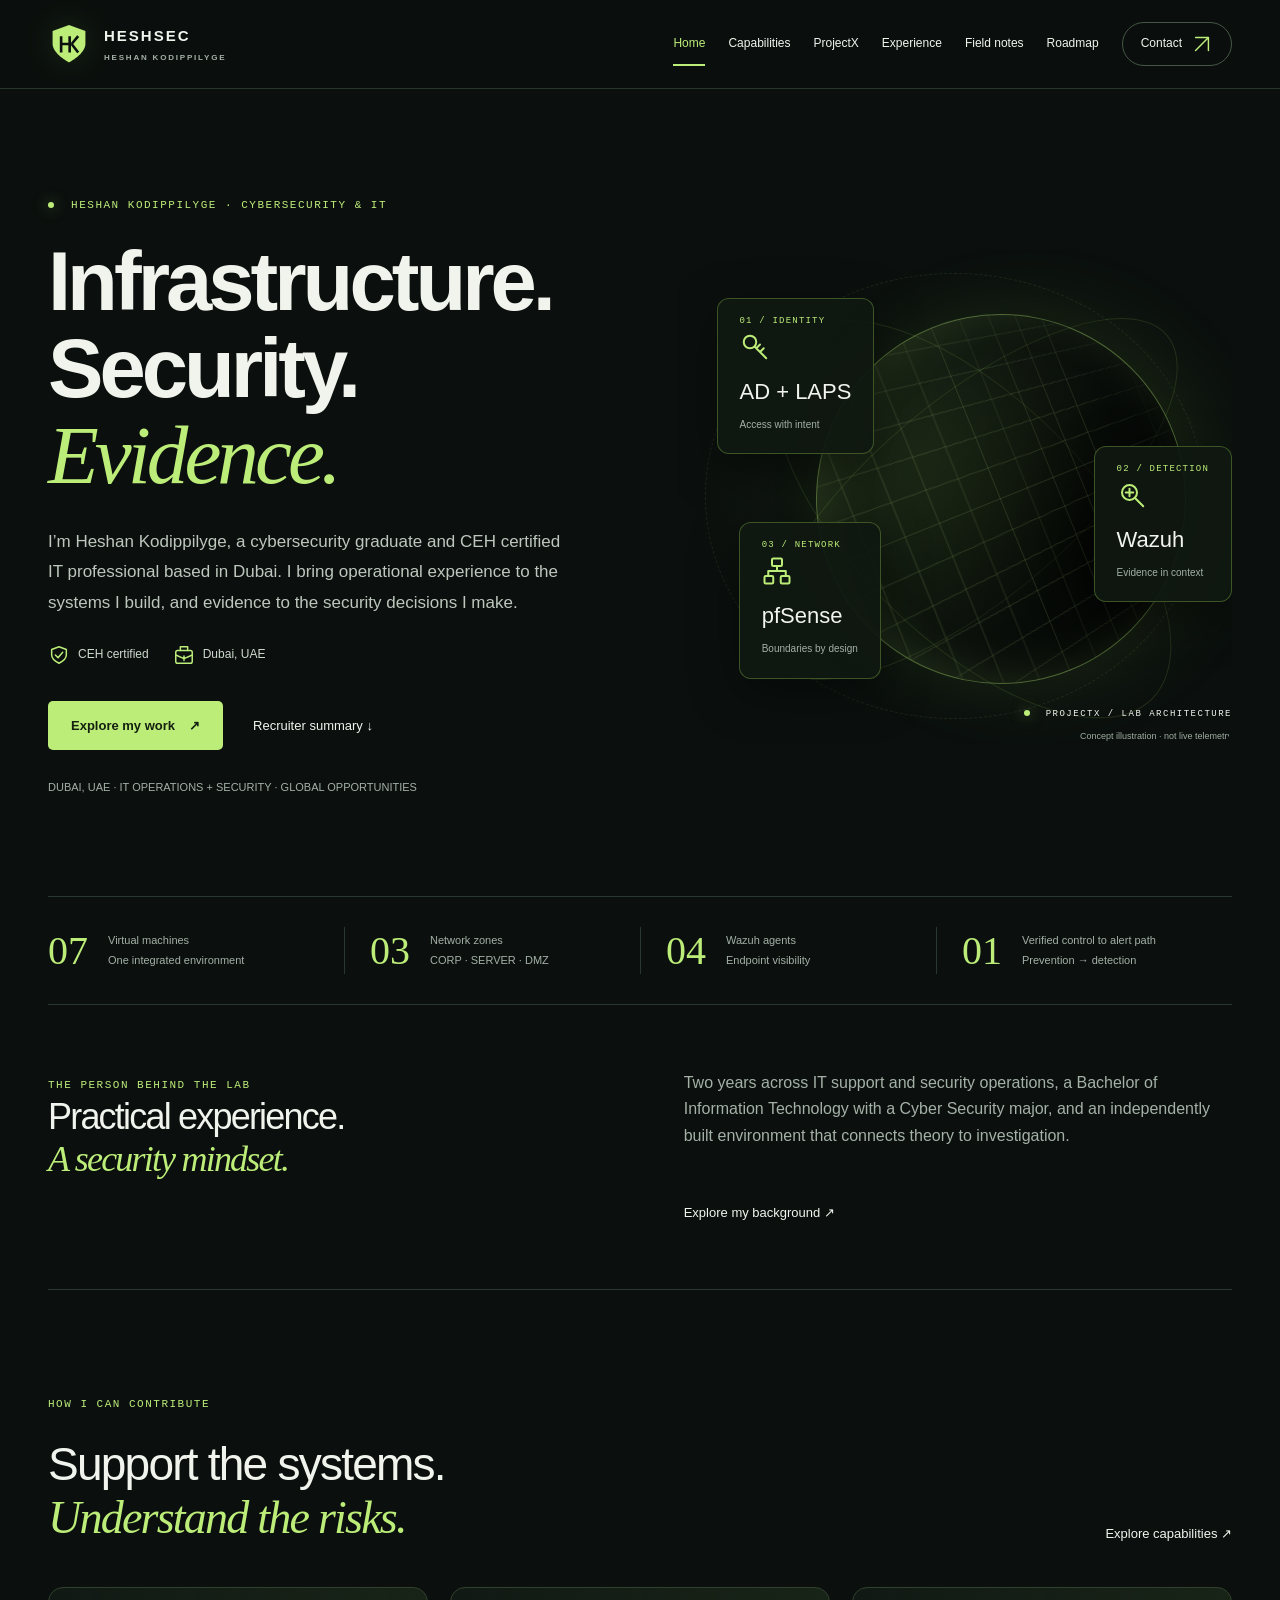
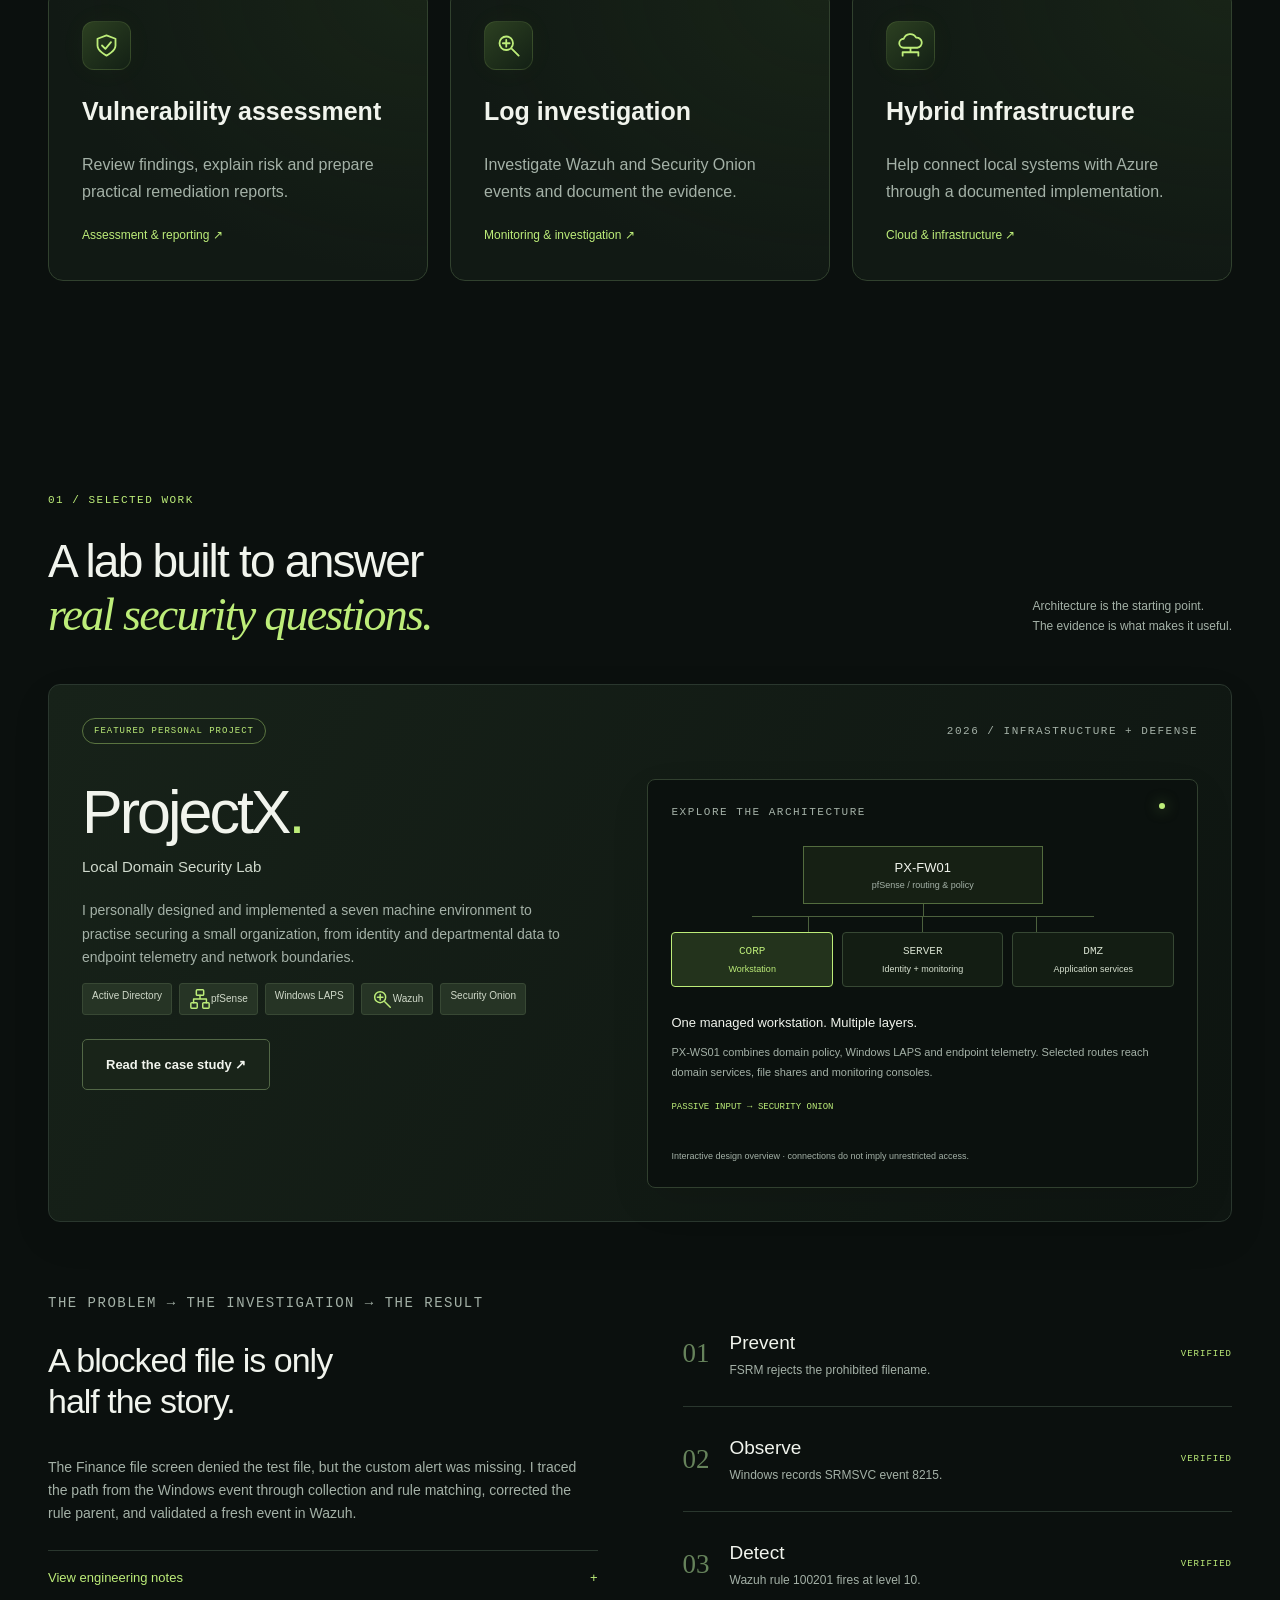
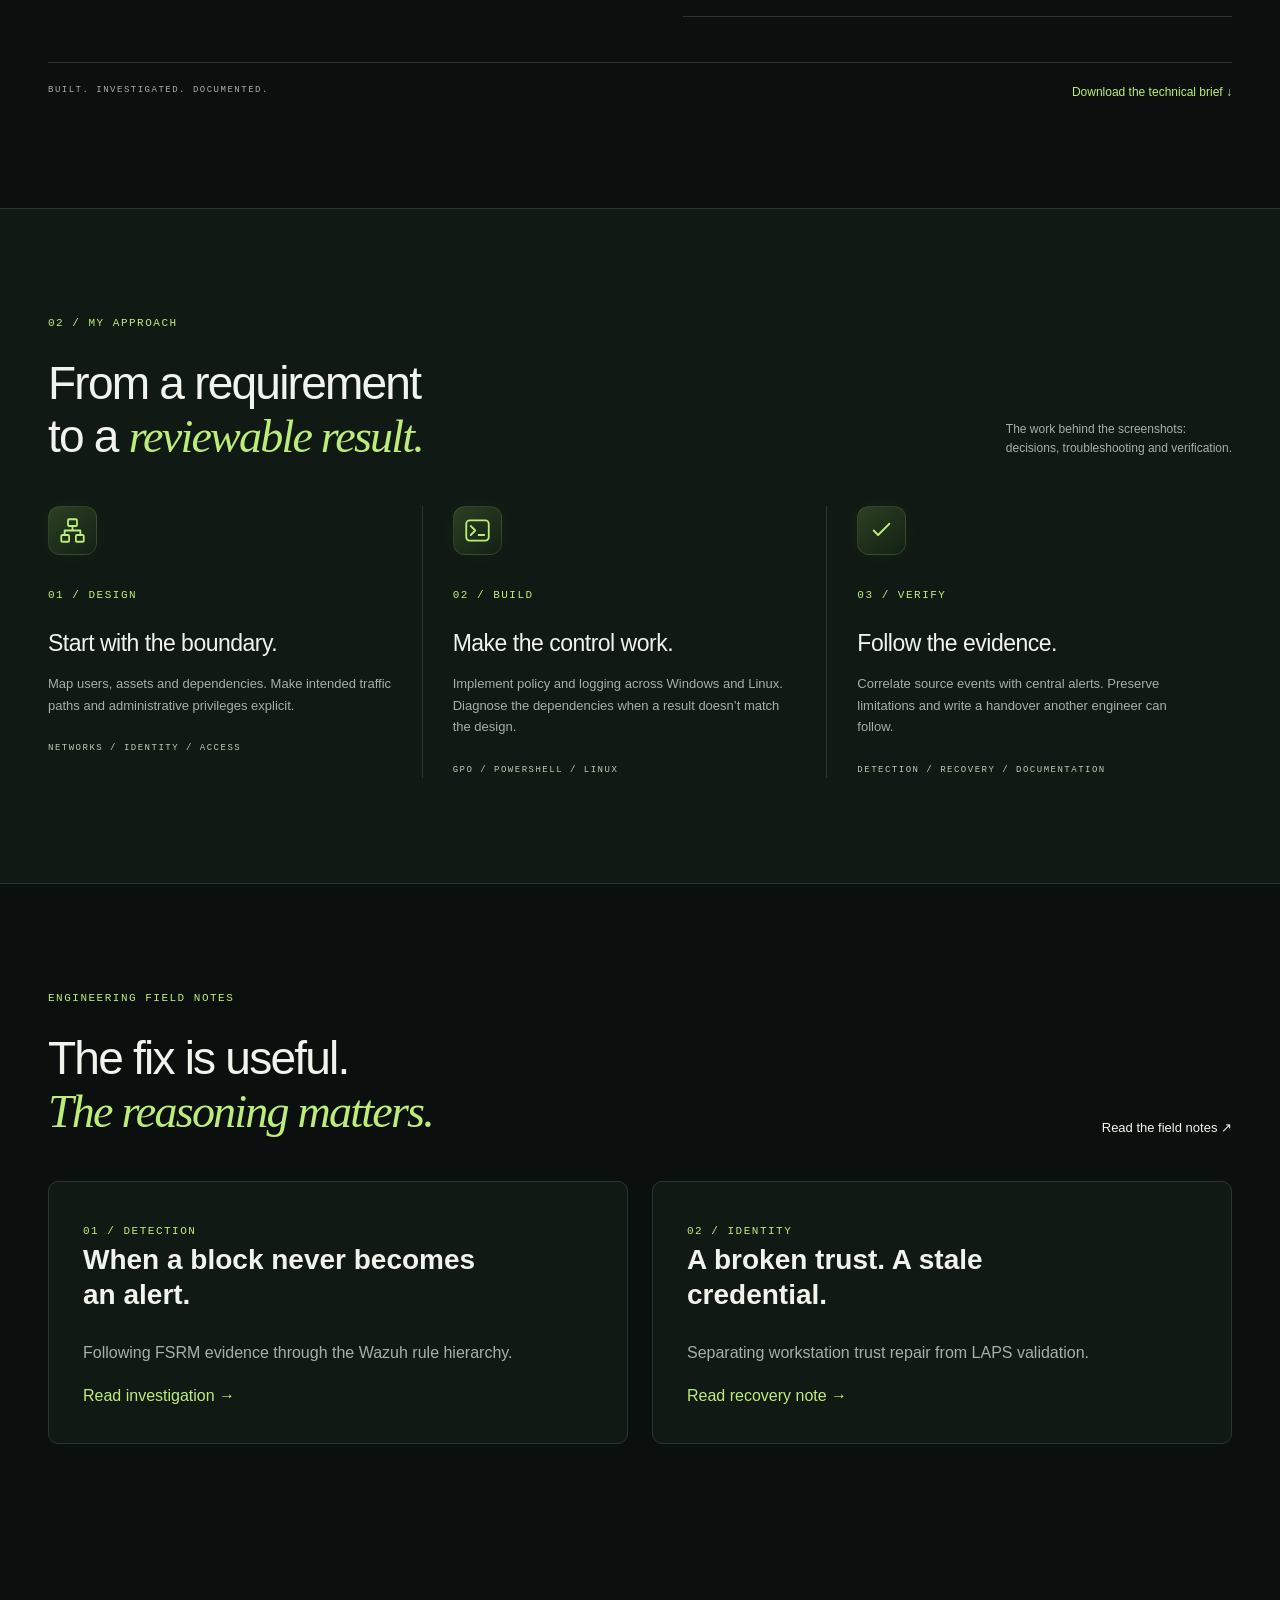
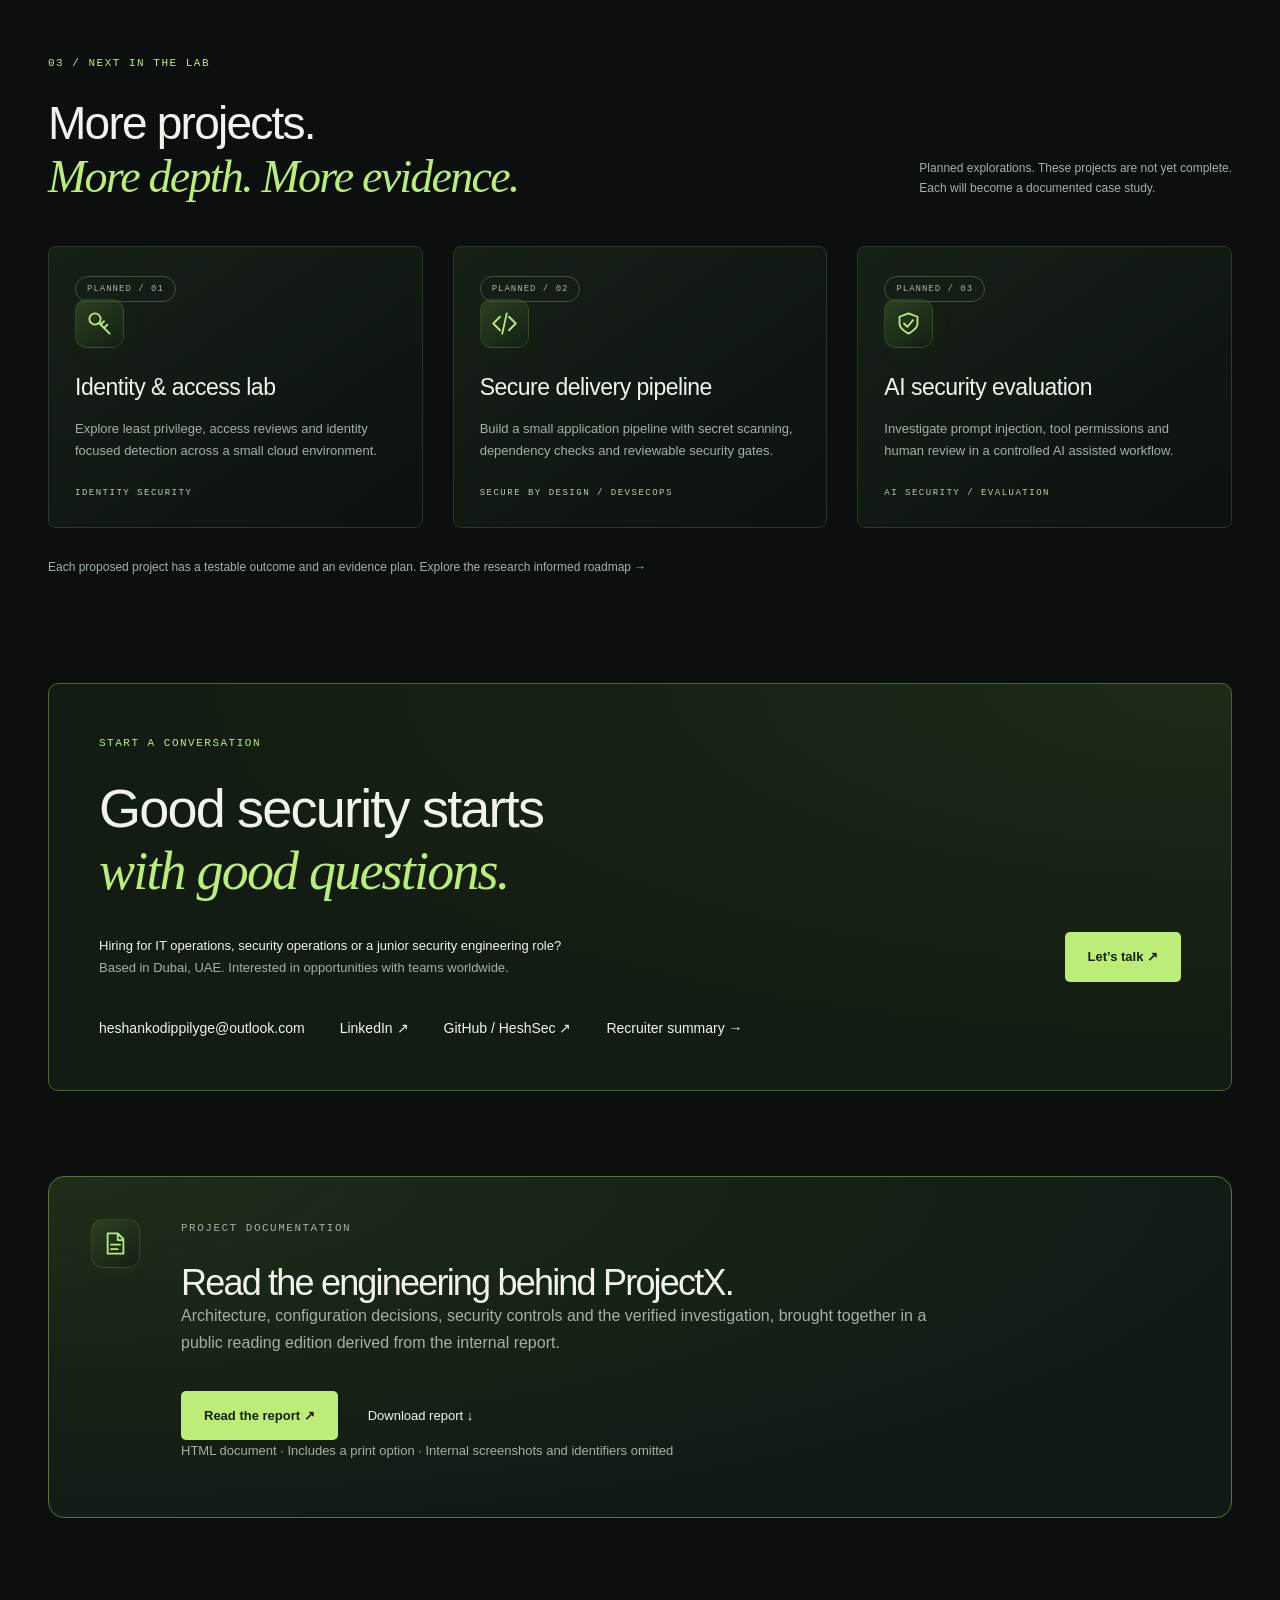
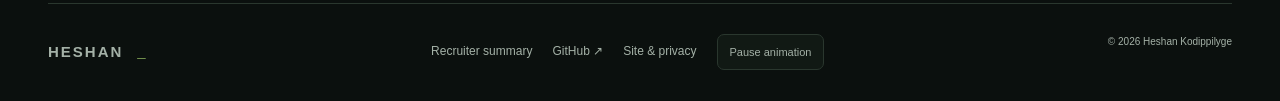
==== commit ec0e9123: "Polish portfolio wording" ====
--- a/index.html
+++ b/index.html
@@ -2,13 +2,13 @@
 <html lang="en"><head><meta charset="utf-8"><meta name="viewport" content="width=device-width, initial-scale=1"><meta name="theme-color" content="#0b100e"><meta name="description" content="Heshan's cybersecurity engineering portfolio. Explore ProjectX: a personally built seven-VM lab with identity controls, network segmentation and verified FSRM-to-Wazuh detection."><meta property="og:title" content="Heshan — Security, built and tested."><meta property="og:description" content="Independent security engineering. Explore the design, investigation and evidence behind ProjectX."><meta property="og:type" content="website"><title>Heshan.  Cybersecurity Engineering</title><link rel="icon" href="assets/favicon.svg" type="image/svg+xml"><link rel="stylesheet" href="styles.css"><script src="app.js" defer></script></head>
 <body><a class="skip" href="#main">Skip to content</a>
 <header class="site-header"><div class="nav wrap"><a class="brand" href="index.html" aria-label="Heshan home"><img src="assets/heshsec.svg" width="42" height="42" alt=""><span>HESHSEC<small>HESHAN KODIPPILYGE</small></span></a><button class="menu" aria-expanded="false" aria-controls="navigation" aria-label="Toggle navigation">Menu ☰</button><nav id="navigation" aria-label="Main navigation"><a href="index.html">Home</a><a href="capabilities.html">Capabilities</a><a href="projectx.html">ProjectX</a><a href="about.html">Experience</a><a href="notes.html">Field notes</a><a href="outlook.html">Roadmap</a><a class="nav-cta" href="index.html#connect">Contact <img class="icon" src="assets/icon-arrow.svg" width="24" height="24" alt=""></a></nav></div></header>
-<main id="main"><section class="hero wrap"><div class="hero-copy"><p class="eyebrow"><span class="dot"></span> HESHAN KODIPPILYGE · CYBERSECURITY &amp; IT</p><h1>Infrastructure.<br>Security.<br><em>Evidence.</em></h1><p class="intro">I’m Heshan Kodippilyge, a cybersecurity graduate and CEH certified IT professional based in Dubai. I bring operational experience to the systems I build. and evidence to the security decisions I make.</p><div class="hero-credentials"><span><img class="icon" src="assets/icon-shield.svg" width="24" height="24" alt=""> CEH certified</span><span><img class="icon" src="assets/icon-briefcase.svg" width="24" height="24" alt=""> Dubai, UAE</span></div><div class="actions"><a class="button primary" href="#work">Explore my work <span>↗</span></a><a class="text-link" href="resume.html">Recruiter summary <span>↓</span></a></div><p class="hero-note">DUBAI, UAE · IT OPERATIONS + SECURITY · GLOBAL OPPORTUNITIES</p></div>
+<main id="main"><section class="hero wrap"><div class="hero-copy"><p class="eyebrow"><span class="dot"></span> HESHAN KODIPPILYGE · CYBERSECURITY &amp; IT</p><h1>Infrastructure.<br>Security.<br><em>Evidence.</em></h1><p class="intro">I’m Heshan Kodippilyge, a cybersecurity graduate and CEH certified IT professional based in Dubai. I bring operational experience to the systems I build, and evidence to the security decisions I make.</p><div class="hero-credentials"><span><img class="icon" src="assets/icon-shield.svg" width="24" height="24" alt=""> CEH certified</span><span><img class="icon" src="assets/icon-briefcase.svg" width="24" height="24" alt=""> Dubai, UAE</span></div><div class="actions"><a class="button primary" href="#work">Explore my work <span>↗</span></a><a class="text-link" href="resume.html">Recruiter summary <span>↓</span></a></div><p class="hero-note">DUBAI, UAE · IT OPERATIONS + SECURITY · GLOBAL OPPORTUNITIES</p></div>
 <div class="hero-art" aria-label="Illustrative network graphic representing identity, networks and detection"><div class="orbit orbit-one"></div><div class="orbit orbit-two"></div><div class="planet"><div class="planet-grid"></div></div><div class="art-node identity"><span>01 / IDENTITY</span><strong><img class="icon" src="assets/icon-key.svg" width="24" height="24" alt="">AD + LAPS</strong><small>Access with intent</small></div><div class="art-node detection"><span>02 / DETECTION</span><strong><img class="icon" src="assets/icon-search.svg" width="24" height="24" alt="">Wazuh</strong><small>Evidence in context</small></div><div class="art-node network"><span>03 / NETWORK</span><strong><img class="icon" src="assets/icon-network.svg" width="24" height="24" alt="">pfSense</strong><small>Boundaries by design</small></div><div class="art-label"><span class="dot"></span> PROJECTX / LAB ARCHITECTURE</div><span class="art-caption">Concept illustration · not live telemetry</span></div></section>
 <div class="metrics wrap" aria-label="ProjectX scope"><div><strong>07</strong><span>Virtual machines<br>One integrated environment</span></div><div><strong>03</strong><span>Network zones<br>CORP · SERVER · DMZ</span></div><div><strong>04</strong><span>Wazuh agents<br>Endpoint visibility</span></div><div><strong>01</strong><span>Verified control to alert path<br>Prevention → detection</span></div></div>
 <section class="profile-strip wrap" aria-label="Professional profile"><div><span class="eyebrow">THE PERSON BEHIND THE LAB</span><h2>Practical experience.<br><em>A security mindset.</em></h2></div><p>Two years across IT support and security operations, a Bachelor of Information Technology with a Cyber Security major, and an independently built environment that connects theory to investigation.</p><a class="text-link" href="about.html">Explore my background ↗</a></section><section class="wrap section capabilities-showcase"><div class="section-heading"><div><p class="eyebrow">HOW I CAN CONTRIBUTE</p><h2>Support the systems.<br><em>Understand the risks.</em></h2></div><a class="text-link" href="capabilities.html">Explore capabilities ↗</a></div><div class="service-grid"><a href="capabilities.html#assessment"><img class="feature-icon" src="assets/icon-shield.svg" width="24" height="24" alt=""><h3>Vulnerability assessment</h3><p>Review findings, explain risk and prepare practical remediation reports.</p><span>Assessment &amp; reporting ↗</span></a><a href="capabilities.html#investigation"><img class="feature-icon" src="assets/icon-search.svg" width="24" height="24" alt=""><h3>Log investigation</h3><p>Investigate Wazuh and Security Onion events and document the evidence.</p><span>Monitoring &amp; investigation ↗</span></a><a href="capabilities.html#hybrid"><img class="feature-icon" src="assets/icon-cloud.svg" width="24" height="24" alt=""><h3>Hybrid infrastructure</h3><p>Help connect local systems with Azure through a documented implementation.</p><span>Cloud &amp; infrastructure ↗</span></a></div></section><section id="work" class="section wrap"><div class="section-heading"><div><p class="eyebrow">01 / SELECTED WORK</p><h2>A lab built to answer<br><em>real security questions.</em></h2></div><p class="aside">Architecture is the starting point.<br>The evidence is what makes it useful.</p></div>
-<article class="project"><div class="project-top"><span class="pill">FEATURED PERSONAL PROJECT</span><span class="mono muted">2026 / INFRASTRUCTURE + DEFENSE</span></div><div class="project-layout"><div class="project-copy"><h3>ProjectX<span class="lime">.</span></h3><p class="project-sub">Local Domain Security Lab</p><p>I personally designed and implemented a seven machine environment to practise securing a small organization. from identity and departmental data to endpoint telemetry and network boundaries.</p><div class="tags"><span>Active Directory</span><span><img class="icon" src="assets/icon-network.svg" width="24" height="24" alt="">pfSense</span><span>Windows LAPS</span><span><img class="icon" src="assets/icon-search.svg" width="24" height="24" alt="">Wazuh</span><span>Security Onion</span></div><a class="button secondary" href="projectx.html">Read the case study ↗</a></div><div class="topology"><div class="topology-header"><span class="mono">EXPLORE THE ARCHITECTURE</span><span class="mini-dot"></span></div><div class="gateway">PX-FW01 <small>pfSense / routing &amp; policy</small></div><div class="branches"><i></i><i></i><i></i></div><div class="zones" role="tablist" aria-label="ProjectX network zones"><button id="tab-corp" role="tab" aria-selected="true" aria-controls="zone-detail" data-zone="corp">CORP<small>Workstation</small></button><button id="tab-server" role="tab" aria-selected="false" aria-controls="zone-detail" tabindex="-1" data-zone="server">SERVER<small>Identity + monitoring</small></button><button id="tab-dmz" role="tab" aria-selected="false" aria-controls="zone-detail" tabindex="-1" data-zone="dmz">DMZ<small>Application services</small></button></div><div id="zone-detail" role="tabpanel" aria-labelledby="tab-corp" tabindex="0"><strong>One managed workstation. Multiple layers.</strong><p>PX-WS01 combines domain policy, Windows LAPS and endpoint telemetry. Selected routes reach domain services, file shares and monitoring consoles.</p><span>PASSIVE INPUT → SECURITY ONION</span></div><p class="topology-note">Interactive design overview · connections do not imply unrestricted access.</p></div></div></article>
+<article class="project"><div class="project-top"><span class="pill">FEATURED PERSONAL PROJECT</span><span class="mono muted">2026 / INFRASTRUCTURE + DEFENSE</span></div><div class="project-layout"><div class="project-copy"><h3>ProjectX<span class="lime">.</span></h3><p class="project-sub">Local Domain Security Lab</p><p>I personally designed and implemented a seven machine environment to practise securing a small organization, from identity and departmental data to endpoint telemetry and network boundaries.</p><div class="tags"><span>Active Directory</span><span><img class="icon" src="assets/icon-network.svg" width="24" height="24" alt="">pfSense</span><span>Windows LAPS</span><span><img class="icon" src="assets/icon-search.svg" width="24" height="24" alt="">Wazuh</span><span>Security Onion</span></div><a class="button secondary" href="projectx.html">Read the case study ↗</a></div><div class="topology"><div class="topology-header"><span class="mono">EXPLORE THE ARCHITECTURE</span><span class="mini-dot"></span></div><div class="gateway">PX-FW01 <small>pfSense / routing &amp; policy</small></div><div class="branches"><i></i><i></i><i></i></div><div class="zones" role="tablist" aria-label="ProjectX network zones"><button id="tab-corp" role="tab" aria-selected="true" aria-controls="zone-detail" data-zone="corp">CORP<small>Workstation</small></button><button id="tab-server" role="tab" aria-selected="false" aria-controls="zone-detail" tabindex="-1" data-zone="server">SERVER<small>Identity + monitoring</small></button><button id="tab-dmz" role="tab" aria-selected="false" aria-controls="zone-detail" tabindex="-1" data-zone="dmz">DMZ<small>Application services</small></button></div><div id="zone-detail" role="tabpanel" aria-labelledby="tab-corp" tabindex="0"><strong>One managed workstation. Multiple layers.</strong><p>PX-WS01 combines domain policy, Windows LAPS and endpoint telemetry. Selected routes reach domain services, file shares and monitoring consoles.</p><span>PASSIVE INPUT → SECURITY ONION</span></div><p class="topology-note">Interactive design overview · connections do not imply unrestricted access.</p></div></div></article>
 <div id="case-study" class="case-study"><div><p class="eyebrow">THE PROBLEM → THE INVESTIGATION → THE RESULT</p><h3>A blocked file is only<br>half the story.</h3><p>The Finance file screen denied the test file, but the custom alert was missing. I traced the path from the Windows event through collection and rule matching, corrected the rule parent, and validated a fresh event in Wazuh.</p><details><summary>View engineering notes <span>+</span></summary><p>The controlled file contained harmless text with a prohibited executable extension. Windows emitted SRMSVC event 8215. Linking custom rule 100201 to warning parent 60601 resolved the rule hierarchy issue. Event record 1312 was correlated with the level 10 manager and dashboard alert.</p><p>FSRM performed the preventive block. Wazuh provided central detection and alerting. This test does not establish automatic Wazuh remediation or validate the other five custom detections.</p></details></div><ol class="evidence-chain"><li><span>01</span><div><strong>Prevent</strong><p>FSRM rejects the prohibited filename.</p></div><b>VERIFIED</b></li><li><span>02</span><div><strong>Observe</strong><p>Windows records SRMSVC event 8215.</p></div><b>VERIFIED</b></li><li><span>03</span><div><strong>Detect</strong><p>Wazuh rule 100201 fires at level 10.</p></div><b>VERIFIED</b></li></ol></div>
 <div class="evidence-footer"><span class="mono">BUILT. INVESTIGATED. DOCUMENTED.</span><a href="assets/projectx-case-study.md" download>Download the technical brief ↓</a></div></section>
 <section id="approach" class="approach section"><div class="wrap"><div class="section-heading"><div><p class="eyebrow">02 / MY APPROACH</p><h2>From a requirement<br>to a <em>reviewable result.</em></h2></div><p class="aside">The work behind the screenshots:<br>decisions, troubleshooting and verification.</p></div><div class="capabilities"><article><img class="feature-icon" src="assets/icon-network.svg" width="24" height="24" alt=""><span class="step">01 / DESIGN</span><h3>Start with the boundary.</h3><p>Map users, assets and dependencies. Make intended traffic paths and administrative privileges explicit.</p><span class="skill-line">NETWORKS / IDENTITY / ACCESS</span></article><article><img class="feature-icon" src="assets/icon-terminal.svg" width="24" height="24" alt=""><span class="step">02 / BUILD</span><h3>Make the control work.</h3><p>Implement policy and logging across Windows and Linux. Diagnose the dependencies when a result doesn’t match the design.</p><span class="skill-line">GPO / POWERSHELL / LINUX</span></article><article><img class="feature-icon" src="assets/icon-check.svg" width="24" height="24" alt=""><span class="step">03 / VERIFY</span><h3>Follow the evidence.</h3><p>Correlate source events with central alerts. Preserve limitations and write a handover another engineer can follow.</p><span class="skill-line">DETECTION / RECOVERY / DOCUMENTATION</span></article></div></div></section>
-<section class="wrap section"><div class="section-heading"><div><p class="eyebrow">ENGINEERING FIELD NOTES</p><h2>The fix is useful.<br><em>The reasoning matters.</em></h2></div><a class="text-link" href="notes.html">Read the field notes ↗</a></div><div class="notes-grid"><a class="note-card" href="notes.html#detection"><span class="eyebrow">01 / DETECTION</span><h3>When a block never becomes an alert.</h3><p>Following FSRM evidence through the Wazuh rule hierarchy.</p><span class="lime">Read investigation →</span></a><a class="note-card" href="notes.html#trust"><span class="eyebrow">02 / IDENTITY</span><h3>A broken trust. A stale credential.</h3><p>Separating workstation trust repair from LAPS validation.</p><span class="lime">Read recovery note →</span></a></div></section><section id="next" class="section wrap"><div class="section-heading"><div><p class="eyebrow">03 / NEXT IN THE LAB</p><h2>More projects.<br><em>More depth. More evidence.</em></h2></div><p class="aside">Planned explorations. not completed work.<br>Each will become a documented case study.</p></div><div class="roadmap"><article><span class="pill subdued">PLANNED / 01</span><img class="feature-icon" src="assets/icon-key.svg" width="24" height="24" alt=""><h3>Identity &amp; access lab</h3><p>Explore least privilege, access reviews and identity focused detection across a small cloud environment.</p><span class="skill-line">IDENTITY SECURITY</span></article><article><span class="pill subdued">PLANNED / 02</span><img class="feature-icon" src="assets/icon-code.svg" width="24" height="24" alt=""><h3>Secure delivery pipeline</h3><p>Build a small application pipeline with secret scanning, dependency checks and reviewable security gates.</p><span class="skill-line">SECURE BY DESIGN / DEVSECOPS</span></article><article><span class="pill subdued">PLANNED / 03</span><img class="feature-icon" src="assets/icon-shield.svg" width="24" height="24" alt=""><h3>AI security evaluation</h3><p>Investigate prompt injection, tool permissions and human review in a controlled AI assisted workflow.</p><span class="skill-line">AI SECURITY / EVALUATION</span></article></div><p class="roadmap-note">Each proposed project has a testable outcome and an evidence plan. <a href="outlook.html">Explore the research informed roadmap →</a></p></section>
+<section class="wrap section"><div class="section-heading"><div><p class="eyebrow">ENGINEERING FIELD NOTES</p><h2>The fix is useful.<br><em>The reasoning matters.</em></h2></div><a class="text-link" href="notes.html">Read the field notes ↗</a></div><div class="notes-grid"><a class="note-card" href="notes.html#detection"><span class="eyebrow">01 / DETECTION</span><h3>When a block never becomes an alert.</h3><p>Following FSRM evidence through the Wazuh rule hierarchy.</p><span class="lime">Read investigation →</span></a><a class="note-card" href="notes.html#trust"><span class="eyebrow">02 / IDENTITY</span><h3>A broken trust. A stale credential.</h3><p>Separating workstation trust repair from LAPS validation.</p><span class="lime">Read recovery note →</span></a></div></section><section id="next" class="section wrap"><div class="section-heading"><div><p class="eyebrow">03 / NEXT IN THE LAB</p><h2>More projects.<br><em>More depth. More evidence.</em></h2></div><p class="aside">Planned explorations. These projects are not yet complete.<br>Each will become a documented case study.</p></div><div class="roadmap"><article><span class="pill subdued">PLANNED / 01</span><img class="feature-icon" src="assets/icon-key.svg" width="24" height="24" alt=""><h3>Identity &amp; access lab</h3><p>Explore least privilege, access reviews and identity focused detection across a small cloud environment.</p><span class="skill-line">IDENTITY SECURITY</span></article><article><span class="pill subdued">PLANNED / 02</span><img class="feature-icon" src="assets/icon-code.svg" width="24" height="24" alt=""><h3>Secure delivery pipeline</h3><p>Build a small application pipeline with secret scanning, dependency checks and reviewable security gates.</p><span class="skill-line">SECURE BY DESIGN / DEVSECOPS</span></article><article><span class="pill subdued">PLANNED / 03</span><img class="feature-icon" src="assets/icon-shield.svg" width="24" height="24" alt=""><h3>AI security evaluation</h3><p>Investigate prompt injection, tool permissions and human review in a controlled AI assisted workflow.</p><span class="skill-line">AI SECURITY / EVALUATION</span></article></div><p class="roadmap-note">Each proposed project has a testable outcome and an evidence plan. <a href="outlook.html">Explore the research informed roadmap →</a></p></section>
 <section id="connect" class="connect wrap"><p class="eyebrow">START A CONVERSATION</p><h2>Good security starts<br><em>with good questions.</em></h2><div class="connect-bottom"><p>Hiring for IT operations, security operations or a junior security engineering role?<br><span class="muted">Based in Dubai, UAE. Interested in opportunities with teams worldwide.</span></p><a class="button primary" href="mailto:heshankodippilyge@outlook.com">Let’s talk ↗</a></div><div class="contact-links"><a href="mailto:heshankodippilyge@outlook.com">heshankodippilyge@outlook.com</a><a href="https://www.linkedin.com/in/heshan-kodippilyge" target="_blank" rel="noopener noreferrer">LinkedIn ↗</a><a href="https://github.com/HeshSec" target="_blank" rel="noopener noreferrer">GitHub / HeshSec ↗</a><a href="resume.html">Recruiter summary →</a></div></section><section class="wrap report-download"><img class="feature-icon" src="assets/icon-file.svg" width="24" height="24" alt=""><div><p class="eyebrow">PROJECT DOCUMENTATION</p><h2>Read the engineering behind ProjectX.</h2><p>Architecture, configuration decisions, security controls and the verified investigation, brought together in a public reading edition derived from the internal report.</p><div class="actions"><a class="button primary" href="report.html">Read the report ↗</a><a class="text-link" href="projectx-public-report.html" download>Download report ↓</a></div><p class="small">HTML document · Includes a print option · Internal screenshots and identifiers omitted</p></div></section></main><footer class="wrap"><a class="brand" href="index.html">HESHAN<span class="lime">_</span></a><div class="footer-links"><a href="resume.html">Recruiter summary</a><a href="https://github.com/HeshSec">GitHub ↗</a><a href="privacy.html">Site &amp; privacy</a></div><span>© 2026 Heshan Kodippilyge</span></footer></body></html>
